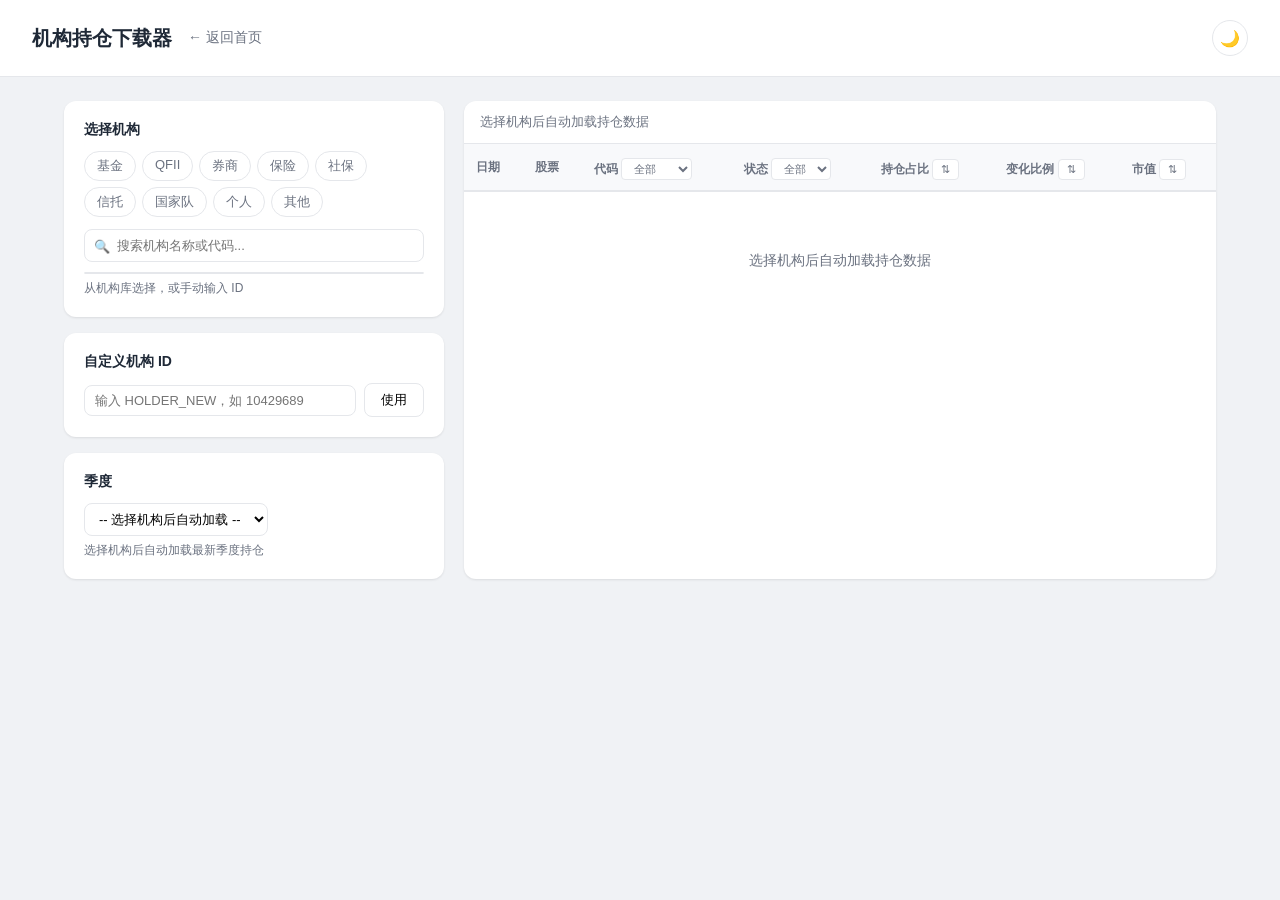
==== Institutional_Holdings.html @ 33913ae4 "暗黑主题支持 - CSS变量切换 + 持久化 + TradingView主题同步 - 新增 data-theme="dark" CSS 变量覆盖，涵盖所有 UI 元素 - 头部右上角切换按钮（🌙/☀）" ====
<!DOCTYPE html>
<html lang="zh">
<head>
<meta charset="UTF-8" />
<title>机构持仓下载器</title>
<style>
:root{
    --primary:#4f6ef7;
    --primary-light:#eef1fe;
    --bg:#f0f2f5;
    --card:#fff;
    --text:#1f2937;
    --text2:#6b7280;
    --border:#e5e7eb;
    --radius:12px;
    --shadow:0 1px 3px rgba(0,0,0,.06),0 1px 2px rgba(0,0,0,.04);
    --th-bg:#f8f9fb;
    --chart-bar-bg:#f8f9fb;
    --cache-bg:#e0f2fe;
    --cache-text:#0369a1;
    --up:#e53e3e;
    --down:#38a169;
}
[data-theme="dark"]{
    --primary:#6b8af7;
    --primary-light:rgba(107,138,247,.12);
    --bg:#111318;
    --card:#1a1d26;
    --text:#e1e4ea;
    --text2:#8b8fa3;
    --border:#2a2d38;
    --shadow:0 1px 3px rgba(0,0,0,.3),0 1px 2px rgba(0,0,0,.2);
    --th-bg:#1f222d;
    --chart-bar-bg:#1f222d;
    --cache-bg:#1e2d4a;
    --cache-text:#6bb5f7;
    --up:#f87171;
    --down:#4ade80;
}
*{box-sizing:border-box;margin:0;padding:0}
body{
    font-family:-apple-system,"Microsoft YaHei","PingFang SC",sans-serif;
    background:var(--bg);color:var(--text);min-height:100vh;
}
.header{
    background:var(--card);border-bottom:1px solid var(--border);
    padding:20px 32px;display:flex;align-items:center;gap:16px;
}
.header h1{font-size:20px;font-weight:600}
.header a{color:var(--text2);text-decoration:none;font-size:14px}
.main{max-width:1200px;margin:24px auto;padding:0 24px;display:flex;gap:20px}
/* ---- left panel ---- */
.panel{width:380px;flex-shrink:0;display:flex;flex-direction:column;gap:16px}
.card{background:var(--card);border-radius:var(--radius);box-shadow:var(--shadow);padding:20px}
.card-title{font-size:14px;font-weight:600;margin-bottom:12px}
.type-tabs{display:flex;flex-wrap:wrap;gap:6px;margin-bottom:12px}
.type-tab{
    padding:5px 12px;border-radius:20px;border:1px solid var(--border);
    background:var(--card);font-size:13px;cursor:pointer;transition:all .15s;color:var(--text2);
}
.type-tab:hover{border-color:var(--primary);color:var(--primary)}
.type-tab.active{background:var(--primary);color:#fff;border-color:var(--primary)}
.search-wrap{position:relative;margin-bottom:10px}
.search-wrap input{
    width:100%;padding:8px 12px 8px 32px;border:1px solid var(--border);
    border-radius:8px;font-size:13px;outline:none;transition:border .15s;
}
.search-wrap input:focus{border-color:var(--primary)}
.search-wrap::before{
    content:"🔍";position:absolute;left:10px;top:50%;
    transform:translateY(-50%);font-size:13px;pointer-events:none;
}
.holder-list{
    border:1px solid var(--border);border-radius:8px;
    max-height:260px;overflow-y:auto;font-size:13px;
}
.holder-list .item{
    padding:8px 12px;cursor:pointer;border-bottom:1px solid var(--border);
    display:flex;justify-content:space-between;align-items:center;transition:background .1s;
}
.holder-list .item:last-child{border-bottom:none}
.holder-list .item:hover{background:var(--primary-light)}
.holder-list .item.selected{background:var(--primary);color:#fff}
.holder-list .item .id{font-size:12px;color:var(--text2);flex-shrink:0;margin-left:8px}
.holder-list .item.selected .id{color:rgba(255,255,255,.7)}
.holder-list .name{overflow:hidden;text-overflow:ellipsis;white-space:nowrap}
.hint{font-size:12px;color:var(--text2);margin-top:6px}
.custom-row{display:flex;gap:8px;align-items:center}
.custom-row input{
    flex:1;padding:7px 10px;border:1px solid var(--border);
    border-radius:8px;font-size:13px;outline:none;
}
.custom-row input:focus{border-color:var(--primary)}
.actions{display:flex;gap:8px;flex-wrap:wrap;align-items:center}
.actions select{
    padding:7px 10px;border:1px solid var(--border);border-radius:8px;
    font-size:13px;background:var(--card);outline:none;min-width:140px;
}
button{
    padding:7px 16px;border-radius:8px;border:1px solid var(--border);
    background:var(--card);font-size:13px;cursor:pointer;transition:all .15s;
}
button:hover{border-color:var(--primary);color:var(--primary)}
button.primary{background:var(--primary);color:#fff;border-color:var(--primary)}
button.primary:hover{opacity:.9}
/* ---- chart panel ---- */
.chart-section{
    border-bottom:1px solid var(--border);
    flex-shrink:0;
    display:none;
}
.chart-section.open{display:block}
.chart-bar{
    display:flex;justify-content:space-between;align-items:center;
    padding:8px 16px;background:var(--chart-bar-bg);font-size:13px;color:var(--text2);
}
.chart-bar .stock-name{font-weight:600;color:var(--text);font-size:14px}
.chart-bar button{padding:3px 10px;font-size:12px}
.chart-container{height:400px}
/* ---- right panel ---- */
.content{flex:1;min-width:0;display:flex;flex-direction:column}
.result-header{
    display:flex;justify-content:space-between;align-items:center;
    padding:12px 16px;border-bottom:1px solid var(--border);flex-shrink:0;
}
.result-header .info{font-size:13px;color:var(--text2)}
.result-header .info .cache-tag{
    font-size:11px;background:var(--cache-bg);color:var(--cache-text);
    padding:1px 6px;border-radius:4px;margin-left:6px;
}
.btn-sm{padding:5px 12px;font-size:12px}
.table-wrap{overflow-x:auto;flex:1}
table{width:100%;border-collapse:collapse;font-size:13px}
th{
    background:var(--th-bg);padding:10px 12px;text-align:left;
    font-weight:600;font-size:12px;color:var(--text2);
    border-bottom:2px solid var(--border);position:sticky;top:0;z-index:1;
    white-space:nowrap;
}
td{padding:10px 12px;border-bottom:1px solid var(--border);white-space:nowrap}
tr:hover td{background:var(--primary-light)}
.empty{text-align:center;padding:60px 20px;color:var(--text2);font-size:14px}

/* ---- column filters in thead ---- */
th .col-filter{
    display:inline-flex;align-items:center;gap:4px;margin-top:4px;
}
th .col-filter select,
th .col-filter button{
    padding:3px 8px;font-size:11px;border-radius:4px;
    border:1px solid var(--border);background:var(--card);cursor:pointer;
    color:var(--text2);
}
th .col-filter select{outline:none;max-width:80px}
th .col-filter select:focus{border-color:var(--primary)}
th .col-filter button:hover{border-color:var(--primary);color:var(--primary)}
th .col-filter button.active{
    background:var(--primary);color:#fff;border-color:var(--primary);
}
th .col-filter .arrow{font-size:10px;margin-left:2px}

@media(max-width:860px){
    .main{flex-direction:column}
    .panel{width:100%}
}
</style>
</head>

<body>

<div class="header">
    <h1>机构持仓下载器</h1>
    <a href="index.html">← 返回首页</a>
    <div style="flex:1"></div>
    <button onclick="toggleTheme()" id="themeBtn" style="font-size:16px;padding:6px 10px;border-radius:50%;width:36px;height:36px;display:flex;align-items:center;justify-content:center" title="切换主题"></button>
</div>

<div class="main">

<!-- left panel -->
<div class="panel">

<div class="card">
    <div class="card-title">选择机构</div>
    <div class="type-tabs" id="typeTabs"></div>
    <div class="search-wrap">
        <input type="text" id="searchInput" placeholder="搜索机构名称或代码..." />
    </div>
    <div class="holder-list" id="holderList"></div>
    <div class="hint" id="holderHint">从机构库选择，或手动输入 ID</div>
</div>

<div class="card">
    <div class="card-title">自定义机构 ID</div>
    <div class="custom-row">
        <input type="text" id="customId" placeholder="输入 HOLDER_NEW，如 10429689" onkeydown="if(event.key==='Enter')useCustom()" />
        <button onclick="useCustom()">使用</button>
    </div>
</div>

<div class="card">
    <div class="card-title">季度</div>
    <div class="actions">
        <select id="dateSelect"><option value="">-- 选择机构后自动加载 --</option></select>
    </div>
    <div class="hint">选择机构后自动加载最新季度持仓</div>
</div>

</div>

<!-- right panel -->
<div class="content card" style="padding:0;overflow:hidden">
    <div class="chart-section" id="chartSection">
        <div class="chart-bar">
            <span class="stock-name" id="chartStockName"></span>
            <div style="display:flex;gap:8px;align-items:center">
                <a id="f10Link" href="#" target="_blank" style="font-size:12px;color:var(--primary);text-decoration:none;padding:3px 10px;border:1px solid var(--primary);border-radius:4px">F10</a>
                <button onclick="closeChart()">关闭图表</button>
            </div>
        </div>
        <div class="chart-container" id="tvChartContainer"></div>
    </div>
    <div class="result-header">
        <span class="info" id="resultInfo">选择机构后自动加载持仓数据</span>
        <button class="btn-sm" onclick="exportCSV()" id="btnExport" style="display:none">导出 CSV</button>
    </div>
    <div class="table-wrap">
        <table id="table">
            <thead>
            <tr>
                <th>日期</th>
                <th>股票</th>
                <th>
                    代码
                    <div class="col-filter">
                        <select id="filterBoard" onchange="applyFilters()">
                            <option value="">全部</option>
                            <option value="main">主板</option>
                            <option value="cyb">创业板</option>
                            <option value="kcb">科创板</option>
                            <option value="bse">北交所</option>
                            <option value="b">B股</option>
                        </select>
                    </div>
                </th>
                <th>
                    状态
                    <div class="col-filter">
                        <select id="filterState" onchange="applyFilters()">
                            <option value="">全部</option>
                            <option value="新进">新进</option>
                            <option value="不变">不变</option>
                            <option value="加仓">加仓</option>
                            <option value="减仓">减仓</option>
                            <option value="平仓">平仓</option>
                        </select>
                    </div>
                </th>
                <th>
                    持仓占比
                    <div class="col-filter">
                        <button onclick="toggleSort('ratio')" id="sortBtn_ratio" title="排序">⇅</button>
                    </div>
                </th>
                <th>
                    变化比例
                    <div class="col-filter">
                        <button onclick="toggleSort('change')" id="sortBtn_change" title="排序">⇅</button>
                    </div>
                </th>
                <th>
                    市值
                    <div class="col-filter">
                        <button onclick="toggleSort('cap')" id="sortBtn_cap" title="排序">⇅</button>
                    </div>
                </th>
            </tr>
            </thead>
            <tbody></tbody>
        </table>
        <div class="empty" id="empty">选择机构后自动加载持仓数据</div>
    </div>
</div>

</div>

<script type="text/javascript" src="https://s3.tradingview.com/tv.js"></script>
<script>

// ---- Theme ----
function getTheme() {
    return localStorage.getItem("stk_theme") || "light";
}

function applyTheme(theme) {
    document.documentElement.setAttribute("data-theme", theme);
    localStorage.setItem("stk_theme", theme);
    document.getElementById("themeBtn").textContent = theme === "dark" ? "☀" : "🌙";
}

applyTheme(getTheme());

function toggleTheme() {
    const next = getTheme() === "dark" ? "light" : "dark";
    applyTheme(next);
    // reopen chart if open, to sync TradingView theme
    const section = document.getElementById("chartSection");
    if (section.classList.contains("open") && currentChartSecucode) {
        openChart(currentChartSecucode, currentChartName);
    }
}



const searchInput = document.getElementById("searchInput");
const holderList = document.getElementById("holderList");
const dateSelect = document.getElementById("dateSelect");
const resultInfo = document.getElementById("resultInfo");
const btnExport = document.getElementById("btnExport");
const emptyEl = document.getElementById("empty");
const filterBoard = document.getElementById("filterBoard");
const filterState = document.getElementById("filterState");

let currentData = [];
let allHolders = [];
let selectedId = "";
let holderCache = {};
let sortState = { col: null, dir: 0 }; // dir: 0=none, 1=desc, 2=asc

const TYPES = ["基金","QFII","券商","保险","社保","信托","国家队","个人","其他"];
const HOLDER_BASE = "https://raw.githubusercontent.com/ryanlq/stockdata/main/holders";
const API = "https://datacenter.eastmoney.com/securities/api/data/v1/get";

// ---- Board detection ----
function getBoard(code) {
    if (!code) return "";
    const c = String(code);
    if (c.startsWith("688")) return "kcb";           // 科创板
    if (c.startsWith("300") || c.startsWith("301")) return "cyb"; // 创业板
    if (c.startsWith("8") || c.startsWith("43")) return "bse";
    if (c.startsWith("900") || c.startsWith("200")) return "b";
    return "main";
}

// ---- Sort ----
const SORT_FIELDS = {
    ratio:  "FREE_HOLDNUM_RATIO",
    change: "CHANGE_RATIO",
    cap:    "HOLDER_MARKET_CAP",
};

function toggleSort(col) {
    const btn = document.getElementById("sortBtn_" + col);
    if (sortState.col === col) {
        sortState.dir = (sortState.dir + 1) % 3;
        if (sortState.dir === 0) sortState.col = null;
    } else {
        sortState.col = col;
        sortState.dir = 1;
    }
    // update all sort buttons
    for (const k of Object.keys(SORT_FIELDS)) {
        const b = document.getElementById("sortBtn_" + k);
        if (k === sortState.col) {
            b.textContent = sortState.dir === 1 ? "↓" : "↑";
            b.classList.add("active");
        } else {
            b.textContent = "⇅";
            b.classList.remove("active");
        }
    }
    applyFilters();
}

// ---- Filter + Sort pipeline ----
function applyFilters() {
    if (!currentData.length) return;

    const board = filterBoard.value;
    const state = filterState.value;

    let rows = currentData;

    if (board) rows = rows.filter(r => getBoard(r.SECURITY_CODE) === board);
    if (state) rows = rows.filter(r => (r.HOLDER_STATE_NEW || "") === state);

    if (sortState.col) {
        const field = SORT_FIELDS[sortState.col];
        const dir = sortState.dir === 1 ? -1 : 1; // 1=desc so -1 for desc sort
        rows = [...rows].sort((a, b) => ((a[field] || 0) - (b[field] || 0)) * dir);
    }

    renderTable(rows);
    resultInfo.innerHTML = (() => {
        let base = `${rows.length} / ${currentData.length} 条`;
        if (rows.length < currentData.length) base += ` <span style="color:var(--primary)">已筛选</span>`;
        const cached = cacheGet(`data_${selectedId}_${dateSelect.value.substring(0, 10)}`);
        if (cached) base += `<span class="cache-tag">缓存</span>`;
        return base;
    })();
}

// ---- Cache (localStorage) ----
const CACHE_PREFIX = "stk_";
const CACHE_TTL = 90 * 24 * 3600 * 1000;

function cacheGet(key) {
    try {
        const raw = localStorage.getItem(CACHE_PREFIX + key);
        if (!raw) return null;
        const { ts, data } = JSON.parse(raw);
        if (Date.now() - ts > CACHE_TTL) { localStorage.removeItem(CACHE_PREFIX + key); return null; }
        return data;
    } catch { return null; }
}

function cacheSet(key, data) {
    try { localStorage.setItem(CACHE_PREFIX + key, JSON.stringify({ ts: Date.now(), data })); }
    catch { /* quota exceeded */ }
}

// ---- Type tabs ----
const typeTabs = document.getElementById("typeTabs");
TYPES.forEach(t => {
    const btn = document.createElement("div");
    btn.className = "type-tab";
    btn.textContent = t;
    btn.addEventListener("click", () => selectType(t, btn));
    typeTabs.appendChild(btn);
});

async function selectType(type, btn) {
    document.querySelectorAll(".type-tab").forEach(b => b.classList.remove("active"));
    btn.classList.add("active");
    if (holderCache[type]) { allHolders = holderCache[type]; renderList(); return; }
    const cached = cacheGet("holder_" + type);
    if (cached) { holderCache[type] = cached; allHolders = cached; renderList(); return; }
    try {
        resultInfo.textContent = `加载${type}列表...`;
        const resp = await fetch(`${HOLDER_BASE}/${encodeURIComponent(type)}.json`);
        const data = await resp.json();
        holderCache[type] = data; cacheSet("holder_" + type, data);
        allHolders = data; renderList();
        resultInfo.textContent = "选择机构后自动加载持仓数据";
    } catch (e) { resultInfo.textContent = "加载失败: " + e.message; }
}

function renderList() {
    const kw = searchInput.value.trim().toLowerCase();
    const list = kw
        ? allHolders.filter(h => h.HOLDER.toLowerCase().includes(kw) || h.HOLDER_NEW.includes(kw))
        : allHolders;
    holderList.innerHTML = "";
    for (const h of list) {
        const div = document.createElement("div");
        div.className = "item" + (h.HOLDER_NEW === selectedId ? " selected" : "");
        div.innerHTML = `<span class="name">${h.HOLDER}</span><span class="id">${h.HOLDER_NEW}</span>`;
        div.addEventListener("click", () => selectHolder(h));
        holderList.appendChild(div);
    }
    document.getElementById("holderHint").textContent =
        kw ? `${list.length} / ${allHolders.length}` : `共 ${allHolders.length} 个机构`;
}

function selectHolder(h) {
    selectedId = h.HOLDER_NEW;
    document.querySelectorAll(".holder-list .item").forEach(el => {
        el.classList.toggle("selected", el.querySelector(".id").textContent === selectedId);
    });
    document.getElementById("customId").value = selectedId;
    resetFilters();
    loadDates().then(() => { if (dateSelect.value) fetchData(); });
}

searchInput.addEventListener("input", renderList);

function useCustom() {
    const id = document.getElementById("customId").value.trim();
    if (!id) return;
    selectedId = id;
    document.querySelectorAll(".type-tab").forEach(b => b.classList.remove("active"));
    document.querySelectorAll(".holder-list .item").forEach(el => el.classList.remove("selected"));
    resetFilters();
    loadDates().then(() => { if (dateSelect.value) fetchData(); });
}

function resetFilters() {
    filterBoard.value = "";
    filterState.value = "";
    sortState = { col: null, dir: 0 };
    for (const k of Object.keys(SORT_FIELDS)) {
        const b = document.getElementById("sortBtn_" + k);
        b.textContent = "⇅";
        b.classList.remove("active");
    }
}

// ---- API calls with cache ----

async function loadDates() {
    if (!selectedId) return;
    const cacheKey = `dates_${selectedId}`;
    const cached = cacheGet(cacheKey);
    if (cached) { fillDates(cached); resultInfo.innerHTML = `${cached.length} 个季度<span class="cache-tag">缓存</span>`; return cached; }
    resultInfo.textContent = "加载季度列表...";
    const url = `${API}?reportName=RPT_F10_EH_FREEHOLDERS&columns=END_DATE&distinct=END_DATE`
        + `&filter=(HOLDER_NEW="${selectedId}")`
        + `&sortTypes=-1&sortColumns=END_DATE&pageNumber=1&pageSize=100`
        + `&source=Datacenter&client=PC&v=${Math.random()}`;
    const resp = await fetch(url);
    const json = await resp.json();
    const rows = (json.result?.data || []).map(r => r.END_DATE);
    if (!rows.length) { resultInfo.textContent = "未找到该机构的持仓季度数据"; return []; }
    cacheSet(cacheKey, rows); fillDates(rows);
    resultInfo.textContent = `${rows.length} 个季度`;
    return rows;
}

function fillDates(dates) {
    dateSelect.innerHTML = "";
    for (const d of dates) {
        const opt = document.createElement("option");
        opt.value = d;
        opt.textContent = d.substring(0, 10);
        dateSelect.appendChild(opt);
    }
}

dateSelect.addEventListener("change", () => {
    if (selectedId && dateSelect.value) fetchData();
});

async function fetchData() {
    if (!selectedId || !dateSelect.value) return;
    const endDate = dateSelect.value;
    const cacheKey = `data_${selectedId}_${endDate.substring(0, 10)}`;
    const cached = cacheGet(cacheKey);
    if (cached) {
        currentData = cached;
        applyFilters();
        btnExport.style.display = "";
        emptyEl.style.display = "none";
        return;
    }
    let page = 1, all = [];
    while (true) {
        resultInfo.textContent = `抓取第 ${page} 页...`;
        const url = `${API}?reportName=RPT_F10_EH_FREEHOLDERS`
            + `&columns=HOLDER_NEW,SECUCODE,SECURITY_CODE,SECURITY_NAME_ABBR,END_DATE,HOLDER_NAME,FREE_HOLDNUM_RATIO,HOLDER_MARKET_CAP,HOLDER_RANK,HOLDER_STATE_NEW,CHANGE_RATIO`
            + `&filter=(HOLDER_NEW="${selectedId}")(END_DATE='${endDate}')`
            + `&pageNumber=${page}&pageSize=500&sortTypes=-1&sortColumns=FREE_HOLDNUM_RATIO`
            + `&source=Datacenter&client=PC&v=${Math.random()}`;
        const resp = await fetch(url);
        const json = await resp.json();
        const rows = json.result?.data || [];
        if (!rows.length) break;
        all.push(...rows);
        if (rows.length < 500) break;
        page++;
    }
    currentData = all;
    cacheSet(cacheKey, all);
    applyFilters();
    btnExport.style.display = all.length ? "" : "none";
    emptyEl.style.display = all.length ? "none" : "block";
    resultInfo.textContent = `完成，共 ${all.length} 条`;
}

function renderTable(rows) {
    const tbody = document.querySelector("#table tbody");
    tbody.innerHTML = "";
    for (const row of rows) {
        const tr = document.createElement("tr");
        const pct = row.FREE_HOLDNUM_RATIO;
        const chg = row.CHANGE_RATIO;
        tr.innerHTML = `
        <td>${(row.END_DATE||"").substring(0,10)}</td>
        <td>${row.SECURITY_NAME_ABBR||""}</td>
        <td><a href="javascript:void(0)" onclick="openChart('${row.SECUCODE||""}','${row.SECURITY_NAME_ABBR||""}')" style="color:var(--primary);text-decoration:none">${row.SECURITY_CODE||""}</a></td>
        <td>${row.HOLDER_STATE_NEW||""}</td>
        <td>${pct != null ? pct.toFixed(2) + "%" : ""}</td>
        <td style="color:${chg > 0 ? "var(--up)" : chg < 0 ? "var(--down)" : ""}">${chg != null ? (chg > 0 ? "+" : "") + chg.toFixed(2) : ""}</td>
        <td>${row.HOLDER_MARKET_CAP != null ? (row.HOLDER_MARKET_CAP / 1e8).toFixed(2) + "亿" : ""}</td>`;
        tbody.appendChild(tr);
    }
}

// ---- TradingView Chart ----
let tvWidget = null;
let currentChartSecucode = "";
let currentChartName = "";

function secucodeToSymbol(secucode) {
    if (!secucode || !secucode.includes(".")) return "";
    const [code, market] = secucode.split(".");
    const exchange = market === "SH" ? "SSE" : "SZSE";
    return `${exchange}:${code}`;
}

function codeToF10Url(secucode) {
    if (!secucode || !secucode.includes(".")) return "#";
    const [code, market] = secucode.split(".");
    let m;
    if (market === "SH" || code.startsWith("688")) m = "sh";
    else if (code.startsWith("8") || code.startsWith("4") || code.startsWith("92")) m = "bj";
    else m = "sz";
    return `https://f10.9fzt.com/index.html#/f10?code=${code}&market=${m}&softNameAbbr=jfztGW&topnav=zxdt`;
}

function openChart(secucode, name) {
    const symbol = secucodeToSymbol(secucode);
    if (!symbol) return;

    currentChartSecucode = secucode;
    currentChartName = name;

    document.getElementById("chartStockName").textContent = `${name} (${symbol.split(":")[1]})`;
    document.getElementById("f10Link").href = codeToF10Url(secucode);
    const section = document.getElementById("chartSection");
    section.classList.add("open");

    const container = document.getElementById("tvChartContainer");
    container.innerHTML = "";

    const theme = getTheme();

    tvWidget = new TradingView.widget({
        autosize: true,
        symbol: symbol,
        interval: "D",
        timezone: "Asia/Shanghai",
        theme: theme,
        style: "1",
        locale: "zh_CN",
        enable_publishing: false,
        allow_symbol_change: true,
        container_id: "tvChartContainer",
        hide_side_toolbar: false,
        studies: ["MASimple@tv-basicstudies"],
    });
}

function closeChart() {
    document.getElementById("chartSection").classList.remove("open");
    document.getElementById("tvChartContainer").innerHTML = "";
    tvWidget = null;
}

function exportCSV() {
    if (!currentData.length) return;
    const headers = Object.keys(currentData[0]);
    const csv = [headers.join(","),
        ...currentData.map(row => headers.map(h => `"${row[h] ?? ""}"`).join(","))
    ].join("\n");
    const blob = new Blob(["﻿" + csv], { type: "text/csv;charset=utf-8;" });
    const a = document.createElement("a");
    a.href = URL.createObjectURL(blob);
    a.download = "holder_positions.csv";
    a.click();
}

</script>

</body>
</html>
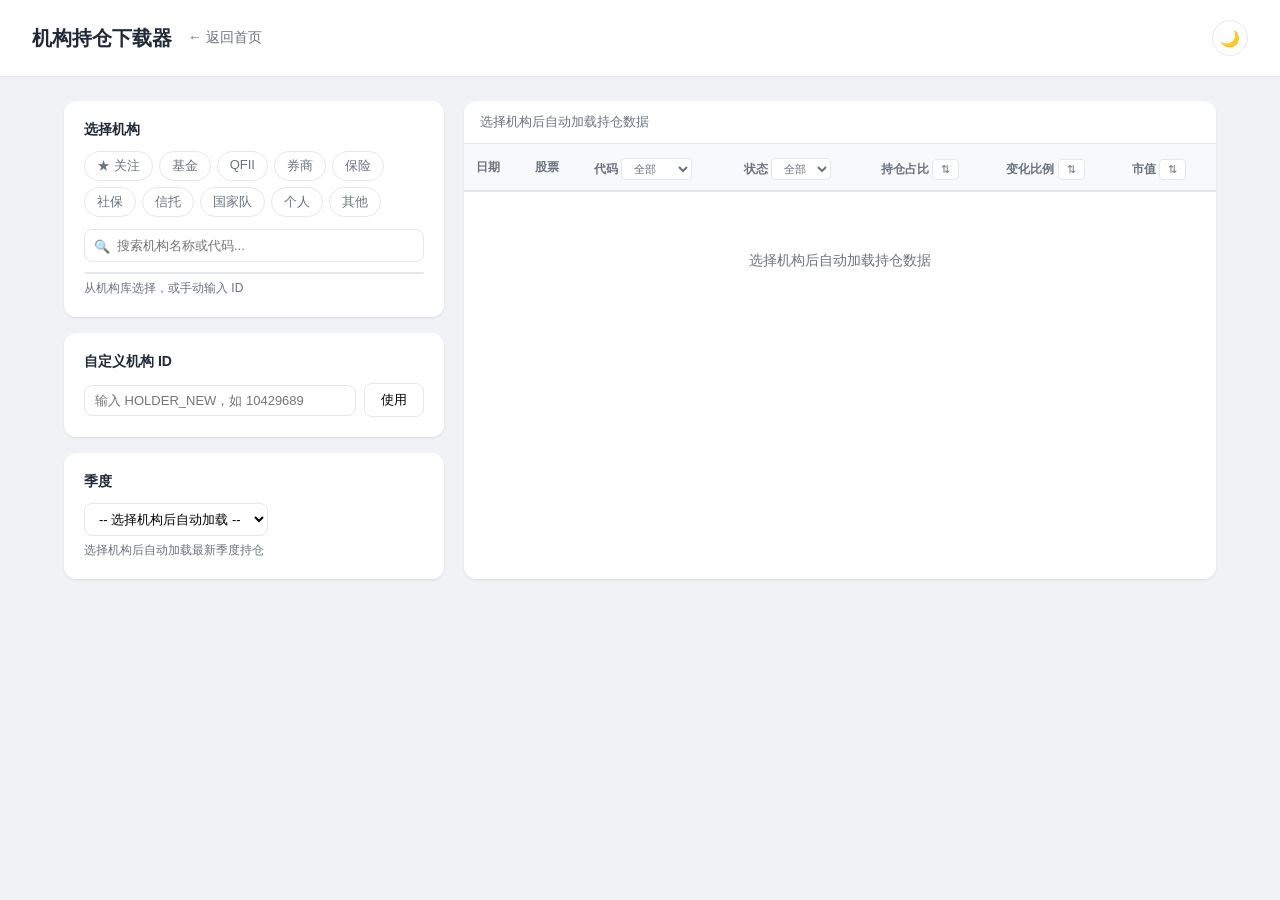
==== commit fc55e170: "添加机构特别关注列表功能 - 类型标签页首位新增「★ 关注」标签，点击显示已收藏的机构 - 每个机构列表项左侧新增星标按钮（☆/★），点击收藏/取消 - 关注列表中每项显示类型标签（基金/QFII等）" ====
--- a/Institutional_Holdings.html
+++ b/Institutional_Holdings.html
@@ -20,6 +20,7 @@
     --cache-text:#0369a1;
     --up:#e53e3e;
     --down:#38a169;
+    --input-bg:#fff;
 }
 [data-theme="dark"]{
     --primary:#6b8af7;
@@ -36,6 +37,17 @@
     --cache-text:#6bb5f7;
     --up:#f87171;
     --down:#4ade80;
+    --input-bg:#14161e;
+}
+[data-theme="dark"] button,
+[data-theme="dark"] select,
+[data-theme="dark"] input{
+    color:var(--text);
+    background:var(--card);
+}
+[data-theme="dark"] select option{
+    background:var(--card);
+    color:var(--text);
 }
 *{box-sizing:border-box;margin:0;padding:0}
 body{
@@ -64,6 +76,7 @@
 .search-wrap input{
     width:100%;padding:8px 12px 8px 32px;border:1px solid var(--border);
     border-radius:8px;font-size:13px;outline:none;transition:border .15s;
+    background:var(--input-bg);
 }
 .search-wrap input:focus{border-color:var(--primary)}
 .search-wrap::before{
@@ -83,18 +96,33 @@
 .holder-list .item.selected{background:var(--primary);color:#fff}
 .holder-list .item .id{font-size:12px;color:var(--text2);flex-shrink:0;margin-left:8px}
 .holder-list .item.selected .id{color:rgba(255,255,255,.7)}
-.holder-list .name{overflow:hidden;text-overflow:ellipsis;white-space:nowrap}
+.holder-list .name{overflow:hidden;text-overflow:ellipsis;white-space:nowrap;flex:1;min-width:0}
+.holder-list .item .star{
+    font-size:14px;cursor:pointer;flex-shrink:0;margin-right:6px;
+    opacity:.3;transition:opacity .15s;user-select:none;
+}
+.holder-list .item .star:hover{opacity:.7}
+.holder-list .item .star.on{opacity:1}
+.holder-list .item.selected .star{color:#fff}
+.type-badge{
+    font-size:10px;padding:1px 5px;border-radius:3px;
+    background:var(--primary-light);color:var(--primary);
+    flex-shrink:0;margin-left:6px;white-space:nowrap;
+}
+.holder-list .item.selected .type-badge{
+    background:rgba(255,255,255,.2);color:rgba(255,255,255,.85);
+}
 .hint{font-size:12px;color:var(--text2);margin-top:6px}
 .custom-row{display:flex;gap:8px;align-items:center}
 .custom-row input{
     flex:1;padding:7px 10px;border:1px solid var(--border);
-    border-radius:8px;font-size:13px;outline:none;
+    border-radius:8px;font-size:13px;outline:none;background:var(--input-bg);
 }
 .custom-row input:focus{border-color:var(--primary)}
 .actions{display:flex;gap:8px;flex-wrap:wrap;align-items:center}
 .actions select{
     padding:7px 10px;border:1px solid var(--border);border-radius:8px;
-    font-size:13px;background:var(--card);outline:none;min-width:140px;
+    font-size:13px;background:var(--input-bg);outline:none;min-width:140px;
 }
 button{
     padding:7px 16px;border-radius:8px;border:1px solid var(--border);
@@ -148,10 +176,10 @@
 th .col-filter select,
 th .col-filter button{
     padding:3px 8px;font-size:11px;border-radius:4px;
-    border:1px solid var(--border);background:var(--card);cursor:pointer;
+    border:1px solid var(--border);background:var(--input-bg);cursor:pointer;
     color:var(--text2);
 }
-th .col-filter select{outline:none;max-width:80px}
+th .col-filter select{outline:none;max-width:80px;background:var(--input-bg)}
 th .col-filter select:focus{border-color:var(--primary)}
 th .col-filter button:hover{border-color:var(--primary);color:var(--primary)}
 th .col-filter button.active{
@@ -182,7 +210,9 @@
 
 <div class="card">
     <div class="card-title">选择机构</div>
-    <div class="type-tabs" id="typeTabs"></div>
+    <div class="type-tabs" id="typeTabs">
+        <div class="type-tab" data-type="fav" onclick="showFavorites(this)">★ 关注</div>
+    </div>
     <div class="search-wrap">
         <input type="text" id="searchInput" placeholder="搜索机构名称或代码..." />
     </div>
@@ -419,6 +449,42 @@
     catch { /* quota exceeded */ }
 }
 
+// ---- Watchlist ----
+const FAV_KEY = "stk_favorites";
+
+function getFavorites() {
+    try { return JSON.parse(localStorage.getItem(FAV_KEY)) || []; }
+    catch { return []; }
+}
+
+function saveFavorites(list) {
+    localStorage.setItem(FAV_KEY, JSON.stringify(list));
+}
+
+function isFavorite(id) {
+    return getFavorites().some(f => f.id === id);
+}
+
+function toggleFavorite(h, event) {
+    event.stopPropagation();
+    let favs = getFavorites();
+    const idx = favs.findIndex(f => f.id === h.HOLDER_NEW);
+    if (idx >= 0) {
+        favs.splice(idx, 1);
+    } else {
+        favs.push({ id: h.HOLDER_NEW, name: h.HOLDER, type: h.HOLDER_TYPE || "" });
+    }
+    saveFavorites(favs);
+    renderList();
+}
+
+function showFavorites(btn) {
+    document.querySelectorAll(".type-tab").forEach(b => b.classList.remove("active"));
+    btn.classList.add("active");
+    allHolders = getFavorites().map(f => ({ HOLDER: f.name, HOLDER_NEW: f.id, HOLDER_TYPE: f.type || "" }));
+    renderList();
+}
+
 // ---- Type tabs ----
 const typeTabs = document.getElementById("typeTabs");
 TYPES.forEach(t => {
@@ -450,12 +516,21 @@
     const list = kw
         ? allHolders.filter(h => h.HOLDER.toLowerCase().includes(kw) || h.HOLDER_NEW.includes(kw))
         : allHolders;
+    const favs = getFavorites();
     holderList.innerHTML = "";
     for (const h of list) {
+        const starred = favs.some(f => f.id === h.HOLDER_NEW);
+        const typeTag = h.HOLDER_TYPE ? `<span class="type-badge">${h.HOLDER_TYPE}</span>` : "";
         const div = document.createElement("div");
         div.className = "item" + (h.HOLDER_NEW === selectedId ? " selected" : "");
-        div.innerHTML = `<span class="name">${h.HOLDER}</span><span class="id">${h.HOLDER_NEW}</span>`;
-        div.addEventListener("click", () => selectHolder(h));
+        div.innerHTML = `<span class="star${starred ? " on" : ""}" data-id="${h.HOLDER_NEW}">${starred ? "★" : "☆"}</span>`
+            + `<span class="name" data-id="${h.HOLDER_NEW}">${h.HOLDER}</span>`
+            + `${typeTag}<span class="id">${h.HOLDER_NEW}</span>`;
+        div.querySelector(".star").addEventListener("click", (e) => toggleFavorite(h, e));
+        div.addEventListener("click", (e) => {
+            if (e.target.classList.contains("star")) return;
+            selectHolder(h);
+        });
         holderList.appendChild(div);
     }
     document.getElementById("holderHint").textContent =
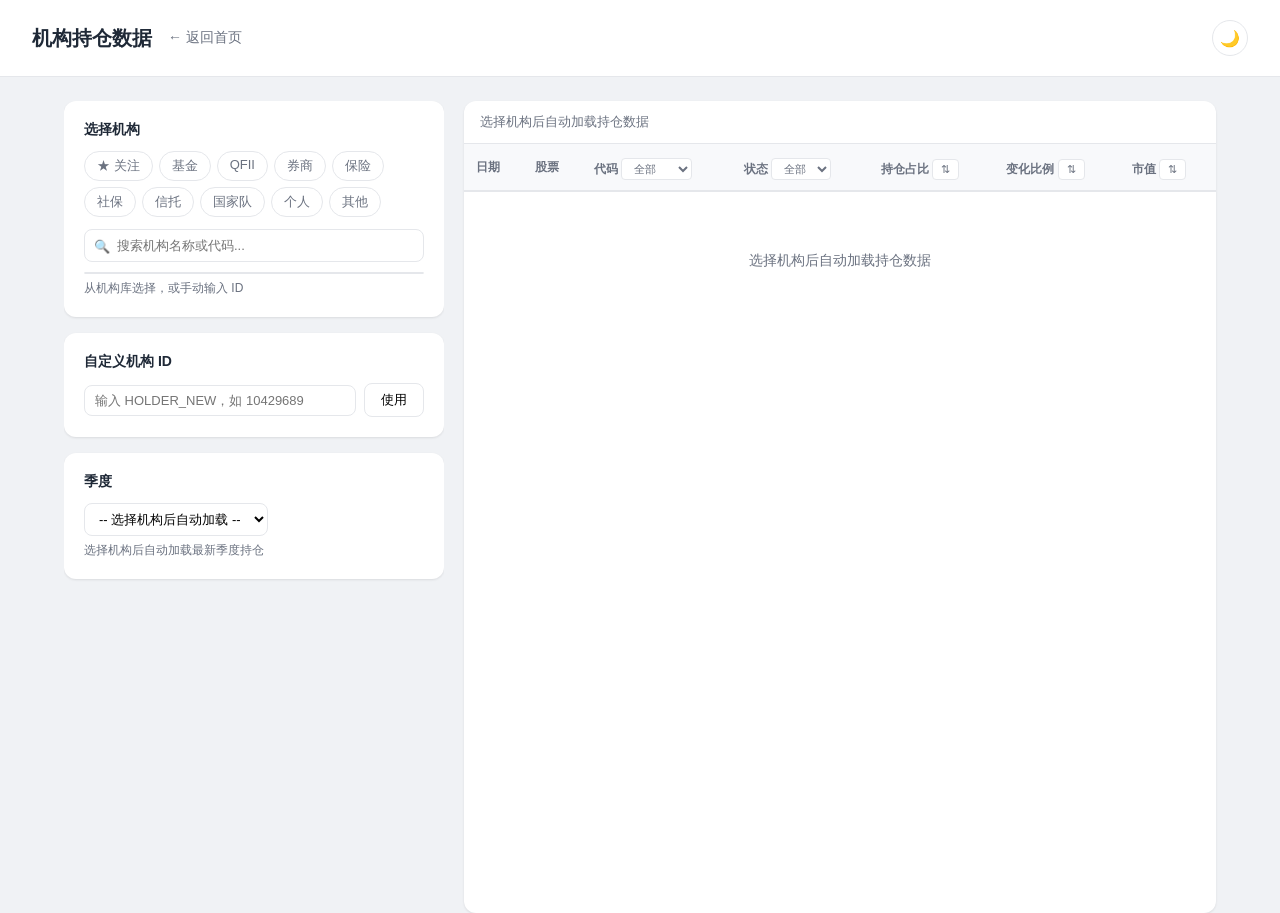
==== commit ea64cd92: "右侧表格区域独立滚动，页面整体固定不动 - main 区域填满视口高度，禁止页面级滚动 - 左侧面板独立纵向滚动（内容超出时可滚动） - 右侧数据表格区域独立横向+纵向滚动  Co-Authored-" ====
--- a/Institutional_Holdings.html
+++ b/Institutional_Holdings.html
@@ -1,740 +1,1184 @@
-<!DOCTYPE html>
+<!doctype html>
 <html lang="zh">
-<head>
-<meta charset="UTF-8" />
-<title>机构持仓下载器</title>
-<style>
-:root{
-    --primary:#4f6ef7;
-    --primary-light:#eef1fe;
-    --bg:#f0f2f5;
-    --card:#fff;
-    --text:#1f2937;
-    --text2:#6b7280;
-    --border:#e5e7eb;
-    --radius:12px;
-    --shadow:0 1px 3px rgba(0,0,0,.06),0 1px 2px rgba(0,0,0,.04);
-    --th-bg:#f8f9fb;
-    --chart-bar-bg:#f8f9fb;
-    --cache-bg:#e0f2fe;
-    --cache-text:#0369a1;
-    --up:#e53e3e;
-    --down:#38a169;
-    --input-bg:#fff;
-}
-[data-theme="dark"]{
-    --primary:#6b8af7;
-    --primary-light:rgba(107,138,247,.12);
-    --bg:#111318;
-    --card:#1a1d26;
-    --text:#e1e4ea;
-    --text2:#8b8fa3;
-    --border:#2a2d38;
-    --shadow:0 1px 3px rgba(0,0,0,.3),0 1px 2px rgba(0,0,0,.2);
-    --th-bg:#1f222d;
-    --chart-bar-bg:#1f222d;
-    --cache-bg:#1e2d4a;
-    --cache-text:#6bb5f7;
-    --up:#f87171;
-    --down:#4ade80;
-    --input-bg:#14161e;
-}
-[data-theme="dark"] button,
-[data-theme="dark"] select,
-[data-theme="dark"] input{
-    color:var(--text);
-    background:var(--card);
-}
-[data-theme="dark"] select option{
-    background:var(--card);
-    color:var(--text);
-}
-*{box-sizing:border-box;margin:0;padding:0}
-body{
-    font-family:-apple-system,"Microsoft YaHei","PingFang SC",sans-serif;
-    background:var(--bg);color:var(--text);min-height:100vh;
-}
-.header{
-    background:var(--card);border-bottom:1px solid var(--border);
-    padding:20px 32px;display:flex;align-items:center;gap:16px;
-}
-.header h1{font-size:20px;font-weight:600}
-.header a{color:var(--text2);text-decoration:none;font-size:14px}
-.main{max-width:1200px;margin:24px auto;padding:0 24px;display:flex;gap:20px}
-/* ---- left panel ---- */
-.panel{width:380px;flex-shrink:0;display:flex;flex-direction:column;gap:16px}
-.card{background:var(--card);border-radius:var(--radius);box-shadow:var(--shadow);padding:20px}
-.card-title{font-size:14px;font-weight:600;margin-bottom:12px}
-.type-tabs{display:flex;flex-wrap:wrap;gap:6px;margin-bottom:12px}
-.type-tab{
-    padding:5px 12px;border-radius:20px;border:1px solid var(--border);
-    background:var(--card);font-size:13px;cursor:pointer;transition:all .15s;color:var(--text2);
-}
-.type-tab:hover{border-color:var(--primary);color:var(--primary)}
-.type-tab.active{background:var(--primary);color:#fff;border-color:var(--primary)}
-.search-wrap{position:relative;margin-bottom:10px}
-.search-wrap input{
-    width:100%;padding:8px 12px 8px 32px;border:1px solid var(--border);
-    border-radius:8px;font-size:13px;outline:none;transition:border .15s;
-    background:var(--input-bg);
-}
-.search-wrap input:focus{border-color:var(--primary)}
-.search-wrap::before{
-    content:"🔍";position:absolute;left:10px;top:50%;
-    transform:translateY(-50%);font-size:13px;pointer-events:none;
-}
-.holder-list{
-    border:1px solid var(--border);border-radius:8px;
-    max-height:260px;overflow-y:auto;font-size:13px;
-}
-.holder-list .item{
-    padding:8px 12px;cursor:pointer;border-bottom:1px solid var(--border);
-    display:flex;justify-content:space-between;align-items:center;transition:background .1s;
-}
-.holder-list .item:last-child{border-bottom:none}
-.holder-list .item:hover{background:var(--primary-light)}
-.holder-list .item.selected{background:var(--primary);color:#fff}
-.holder-list .item .id{font-size:12px;color:var(--text2);flex-shrink:0;margin-left:8px}
-.holder-list .item.selected .id{color:rgba(255,255,255,.7)}
-.holder-list .name{overflow:hidden;text-overflow:ellipsis;white-space:nowrap;flex:1;min-width:0}
-.holder-list .item .star{
-    font-size:14px;cursor:pointer;flex-shrink:0;margin-right:6px;
-    opacity:.3;transition:opacity .15s;user-select:none;
-}
-.holder-list .item .star:hover{opacity:.7}
-.holder-list .item .star.on{opacity:1}
-.holder-list .item.selected .star{color:#fff}
-.type-badge{
-    font-size:10px;padding:1px 5px;border-radius:3px;
-    background:var(--primary-light);color:var(--primary);
-    flex-shrink:0;margin-left:6px;white-space:nowrap;
-}
-.holder-list .item.selected .type-badge{
-    background:rgba(255,255,255,.2);color:rgba(255,255,255,.85);
-}
-.hint{font-size:12px;color:var(--text2);margin-top:6px}
-.custom-row{display:flex;gap:8px;align-items:center}
-.custom-row input{
-    flex:1;padding:7px 10px;border:1px solid var(--border);
-    border-radius:8px;font-size:13px;outline:none;background:var(--input-bg);
-}
-.custom-row input:focus{border-color:var(--primary)}
-.actions{display:flex;gap:8px;flex-wrap:wrap;align-items:center}
-.actions select{
-    padding:7px 10px;border:1px solid var(--border);border-radius:8px;
-    font-size:13px;background:var(--input-bg);outline:none;min-width:140px;
-}
-button{
-    padding:7px 16px;border-radius:8px;border:1px solid var(--border);
-    background:var(--card);font-size:13px;cursor:pointer;transition:all .15s;
-}
-button:hover{border-color:var(--primary);color:var(--primary)}
-button.primary{background:var(--primary);color:#fff;border-color:var(--primary)}
-button.primary:hover{opacity:.9}
-/* ---- chart panel ---- */
-.chart-section{
-    border-bottom:1px solid var(--border);
-    flex-shrink:0;
-    display:none;
-}
-.chart-section.open{display:block}
-.chart-bar{
-    display:flex;justify-content:space-between;align-items:center;
-    padding:8px 16px;background:var(--chart-bar-bg);font-size:13px;color:var(--text2);
-}
-.chart-bar .stock-name{font-weight:600;color:var(--text);font-size:14px}
-.chart-bar button{padding:3px 10px;font-size:12px}
-.chart-container{height:400px}
-/* ---- right panel ---- */
-.content{flex:1;min-width:0;display:flex;flex-direction:column}
-.result-header{
-    display:flex;justify-content:space-between;align-items:center;
-    padding:12px 16px;border-bottom:1px solid var(--border);flex-shrink:0;
-}
-.result-header .info{font-size:13px;color:var(--text2)}
-.result-header .info .cache-tag{
-    font-size:11px;background:var(--cache-bg);color:var(--cache-text);
-    padding:1px 6px;border-radius:4px;margin-left:6px;
-}
-.btn-sm{padding:5px 12px;font-size:12px}
-.table-wrap{overflow-x:auto;flex:1}
-table{width:100%;border-collapse:collapse;font-size:13px}
-th{
-    background:var(--th-bg);padding:10px 12px;text-align:left;
-    font-weight:600;font-size:12px;color:var(--text2);
-    border-bottom:2px solid var(--border);position:sticky;top:0;z-index:1;
-    white-space:nowrap;
-}
-td{padding:10px 12px;border-bottom:1px solid var(--border);white-space:nowrap}
-tr:hover td{background:var(--primary-light)}
-.empty{text-align:center;padding:60px 20px;color:var(--text2);font-size:14px}
-
-/* ---- column filters in thead ---- */
-th .col-filter{
-    display:inline-flex;align-items:center;gap:4px;margin-top:4px;
-}
-th .col-filter select,
-th .col-filter button{
-    padding:3px 8px;font-size:11px;border-radius:4px;
-    border:1px solid var(--border);background:var(--input-bg);cursor:pointer;
-    color:var(--text2);
-}
-th .col-filter select{outline:none;max-width:80px;background:var(--input-bg)}
-th .col-filter select:focus{border-color:var(--primary)}
-th .col-filter button:hover{border-color:var(--primary);color:var(--primary)}
-th .col-filter button.active{
-    background:var(--primary);color:#fff;border-color:var(--primary);
-}
-th .col-filter .arrow{font-size:10px;margin-left:2px}
-
-@media(max-width:860px){
-    .main{flex-direction:column}
-    .panel{width:100%}
-}
-</style>
-</head>
-
-<body>
-
-<div class="header">
-    <h1>机构持仓下载器</h1>
-    <a href="index.html">← 返回首页</a>
-    <div style="flex:1"></div>
-    <button onclick="toggleTheme()" id="themeBtn" style="font-size:16px;padding:6px 10px;border-radius:50%;width:36px;height:36px;display:flex;align-items:center;justify-content:center" title="切换主题"></button>
-</div>
-
-<div class="main">
-
-<!-- left panel -->
-<div class="panel">
-
-<div class="card">
-    <div class="card-title">选择机构</div>
-    <div class="type-tabs" id="typeTabs">
-        <div class="type-tab" data-type="fav" onclick="showFavorites(this)">★ 关注</div>
-    </div>
-    <div class="search-wrap">
-        <input type="text" id="searchInput" placeholder="搜索机构名称或代码..." />
-    </div>
-    <div class="holder-list" id="holderList"></div>
-    <div class="hint" id="holderHint">从机构库选择，或手动输入 ID</div>
-</div>
-
-<div class="card">
-    <div class="card-title">自定义机构 ID</div>
-    <div class="custom-row">
-        <input type="text" id="customId" placeholder="输入 HOLDER_NEW，如 10429689" onkeydown="if(event.key==='Enter')useCustom()" />
-        <button onclick="useCustom()">使用</button>
-    </div>
-</div>
-
-<div class="card">
-    <div class="card-title">季度</div>
-    <div class="actions">
-        <select id="dateSelect"><option value="">-- 选择机构后自动加载 --</option></select>
-    </div>
-    <div class="hint">选择机构后自动加载最新季度持仓</div>
-</div>
-
-</div>
-
-<!-- right panel -->
-<div class="content card" style="padding:0;overflow:hidden">
-    <div class="chart-section" id="chartSection">
-        <div class="chart-bar">
-            <span class="stock-name" id="chartStockName"></span>
-            <div style="display:flex;gap:8px;align-items:center">
-                <a id="f10Link" href="#" target="_blank" style="font-size:12px;color:var(--primary);text-decoration:none;padding:3px 10px;border:1px solid var(--primary);border-radius:4px">F10</a>
-                <button onclick="closeChart()">关闭图表</button>
+    <head>
+        <meta charset="UTF-8" />
+        <title>机构持仓下载器</title>
+        <style>
+            :root {
+                --primary: #4f6ef7;
+                --primary-light: #eef1fe;
+                --bg: #f0f2f5;
+                --card: #fff;
+                --text: #1f2937;
+                --text2: #6b7280;
+                --border: #e5e7eb;
+                --radius: 12px;
+                --shadow:
+                    0 1px 3px rgba(0, 0, 0, 0.06), 0 1px 2px rgba(0, 0, 0, 0.04);
+                --th-bg: #f8f9fb;
+                --chart-bar-bg: #f8f9fb;
+                --cache-bg: #e0f2fe;
+                --cache-text: #0369a1;
+                --up: #e53e3e;
+                --down: #38a169;
+                --input-bg: #fff;
+            }
+            [data-theme="dark"] {
+                --primary: #6b8af7;
+                --primary-light: rgba(107, 138, 247, 0.12);
+                --bg: #111318;
+                --card: #1a1d26;
+                --text: #e1e4ea;
+                --text2: #8b8fa3;
+                --border: #2a2d38;
+                --shadow:
+                    0 1px 3px rgba(0, 0, 0, 0.3), 0 1px 2px rgba(0, 0, 0, 0.2);
+                --th-bg: #1f222d;
+                --chart-bar-bg: #1f222d;
+                --cache-bg: #1e2d4a;
+                --cache-text: #6bb5f7;
+                --up: #f87171;
+                --down: #4ade80;
+                --input-bg: #14161e;
+            }
+            [data-theme="dark"] button,
+            [data-theme="dark"] select,
+            [data-theme="dark"] input {
+                color: var(--text);
+                background: var(--card);
+            }
+            [data-theme="dark"] select option {
+                background: var(--card);
+                color: var(--text);
+            }
+            * {
+                box-sizing: border-box;
+                margin: 0;
+                padding: 0;
+            }
+            body {
+                font-family:
+                    -apple-system, "Microsoft YaHei", "PingFang SC", sans-serif;
+                background: var(--bg);
+                color: var(--text);
+                min-height: 100vh;
+            }
+            .header {
+                background: var(--card);
+                border-bottom: 1px solid var(--border);
+                padding: 20px 32px;
+                display: flex;
+                align-items: center;
+                gap: 16px;
+            }
+            .header h1 {
+                font-size: 20px;
+                font-weight: 600;
+            }
+            .header a {
+                color: var(--text2);
+                text-decoration: none;
+                font-size: 14px;
+            }
+            .main {
+                max-width: 1200px;
+                margin: 0 auto;
+                padding: 24px 24px 0;
+                display: flex;
+                gap: 20px;
+                height: calc(100vh - 64px);
+                overflow: hidden;
+            }
+            /* ---- left panel ---- */
+            .panel {
+                width: 380px;
+                flex-shrink: 0;
+                display: flex;
+                flex-direction: column;
+                gap: 16px;
+                overflow-y: auto;
+                padding-bottom: 24px;
+            }
+            .card {
+                background: var(--card);
+                border-radius: var(--radius);
+                box-shadow: var(--shadow);
+                padding: 20px;
+            }
+            .card-title {
+                font-size: 14px;
+                font-weight: 600;
+                margin-bottom: 12px;
+            }
+            .type-tabs {
+                display: flex;
+                flex-wrap: wrap;
+                gap: 6px;
+                margin-bottom: 12px;
+            }
+            .type-tab {
+                padding: 5px 12px;
+                border-radius: 20px;
+                border: 1px solid var(--border);
+                background: var(--card);
+                font-size: 13px;
+                cursor: pointer;
+                transition: all 0.15s;
+                color: var(--text2);
+            }
+            .type-tab:hover {
+                border-color: var(--primary);
+                color: var(--primary);
+            }
+            .type-tab.active {
+                background: var(--primary);
+                color: #fff;
+                border-color: var(--primary);
+            }
+            .search-wrap {
+                position: relative;
+                margin-bottom: 10px;
+            }
+            .search-wrap input {
+                width: 100%;
+                padding: 8px 12px 8px 32px;
+                border: 1px solid var(--border);
+                border-radius: 8px;
+                font-size: 13px;
+                outline: none;
+                transition: border 0.15s;
+                background: var(--input-bg);
+            }
+            .search-wrap input:focus {
+                border-color: var(--primary);
+            }
+            .search-wrap::before {
+                content: "🔍";
+                position: absolute;
+                left: 10px;
+                top: 50%;
+                transform: translateY(-50%);
+                font-size: 13px;
+                pointer-events: none;
+            }
+            .holder-list {
+                border: 1px solid var(--border);
+                border-radius: 8px;
+                max-height: 260px;
+                overflow-y: auto;
+                font-size: 13px;
+            }
+            .holder-list .item {
+                padding: 8px 12px;
+                cursor: pointer;
+                border-bottom: 1px solid var(--border);
+                display: flex;
+                justify-content: space-between;
+                align-items: center;
+                transition: background 0.1s;
+            }
+            .holder-list .item:last-child {
+                border-bottom: none;
+            }
+            .holder-list .item:hover {
+                background: var(--primary-light);
+            }
+            .holder-list .item.selected {
+                background: var(--primary);
+                color: #fff;
+            }
+            .holder-list .item .id {
+                font-size: 12px;
+                color: var(--text2);
+                flex-shrink: 0;
+                margin-left: 8px;
+            }
+            .holder-list .item.selected .id {
+                color: rgba(255, 255, 255, 0.7);
+            }
+            .holder-list .name {
+                overflow: hidden;
+                text-overflow: ellipsis;
+                white-space: nowrap;
+                flex: 1;
+                min-width: 0;
+            }
+            .holder-list .item .star {
+                font-size: 14px;
+                cursor: pointer;
+                flex-shrink: 0;
+                margin-right: 6px;
+                opacity: 0.3;
+                transition: opacity 0.15s;
+                user-select: none;
+            }
+            .holder-list .item .star:hover {
+                opacity: 0.7;
+            }
+            .holder-list .item .star.on {
+                opacity: 1;
+            }
+            .holder-list .item.selected .star {
+                color: #fff;
+            }
+            .type-badge {
+                font-size: 10px;
+                padding: 1px 5px;
+                border-radius: 3px;
+                background: var(--primary-light);
+                color: var(--primary);
+                flex-shrink: 0;
+                margin-left: 6px;
+                white-space: nowrap;
+            }
+            .holder-list .item.selected .type-badge {
+                background: rgba(255, 255, 255, 0.2);
+                color: rgba(255, 255, 255, 0.85);
+            }
+            .hint {
+                font-size: 12px;
+                color: var(--text2);
+                margin-top: 6px;
+            }
+            .custom-row {
+                display: flex;
+                gap: 8px;
+                align-items: center;
+            }
+            .custom-row input {
+                flex: 1;
+                padding: 7px 10px;
+                border: 1px solid var(--border);
+                border-radius: 8px;
+                font-size: 13px;
+                outline: none;
+                background: var(--input-bg);
+            }
+            .custom-row input:focus {
+                border-color: var(--primary);
+            }
+            .actions {
+                display: flex;
+                gap: 8px;
+                flex-wrap: wrap;
+                align-items: center;
+            }
+            .actions select {
+                padding: 7px 10px;
+                border: 1px solid var(--border);
+                border-radius: 8px;
+                font-size: 13px;
+                background: var(--input-bg);
+                outline: none;
+                min-width: 140px;
+            }
+            button {
+                padding: 7px 16px;
+                border-radius: 8px;
+                border: 1px solid var(--border);
+                background: var(--card);
+                font-size: 13px;
+                cursor: pointer;
+                transition: all 0.15s;
+            }
+            button:hover {
+                border-color: var(--primary);
+                color: var(--primary);
+            }
+            button.primary {
+                background: var(--primary);
+                color: #fff;
+                border-color: var(--primary);
+            }
+            button.primary:hover {
+                opacity: 0.9;
+            }
+            /* ---- chart panel ---- */
+            .chart-section {
+                border-bottom: 1px solid var(--border);
+                flex-shrink: 0;
+                display: none;
+            }
+            .chart-section.open {
+                display: block;
+            }
+            .chart-bar {
+                display: flex;
+                justify-content: space-between;
+                align-items: center;
+                padding: 8px 16px;
+                background: var(--chart-bar-bg);
+                font-size: 13px;
+                color: var(--text2);
+            }
+            .chart-bar .stock-name {
+                font-weight: 600;
+                color: var(--text);
+                font-size: 14px;
+            }
+            .chart-bar button {
+                padding: 3px 10px;
+                font-size: 12px;
+            }
+            .chart-container {
+                height: 400px;
+            }
+            /* ---- right panel ---- */
+            .content {
+                flex: 1;
+                min-width: 0;
+                display: flex;
+                flex-direction: column;
+                overflow: hidden;
+            }
+            .result-header {
+                display: flex;
+                justify-content: space-between;
+                align-items: center;
+                padding: 12px 16px;
+                border-bottom: 1px solid var(--border);
+                flex-shrink: 0;
+            }
+            .result-header .info {
+                font-size: 13px;
+                color: var(--text2);
+            }
+            .result-header .info .cache-tag {
+                font-size: 11px;
+                background: var(--cache-bg);
+                color: var(--cache-text);
+                padding: 1px 6px;
+                border-radius: 4px;
+                margin-left: 6px;
+            }
+            .btn-sm {
+                padding: 5px 12px;
+                font-size: 12px;
+            }
+            .table-wrap {
+                overflow-x: auto;
+                overflow-y: auto;
+                flex: 1;
+            }
+            table {
+                width: 100%;
+                border-collapse: collapse;
+                font-size: 13px;
+            }
+            th {
+                background: var(--th-bg);
+                padding: 10px 12px;
+                text-align: left;
+                font-weight: 600;
+                font-size: 12px;
+                color: var(--text2);
+                border-bottom: 2px solid var(--border);
+                position: sticky;
+                top: 0;
+                z-index: 1;
+                white-space: nowrap;
+            }
+            td {
+                padding: 10px 12px;
+                border-bottom: 1px solid var(--border);
+                white-space: nowrap;
+            }
+            tr:hover td {
+                background: var(--primary-light);
+            }
+            .empty {
+                text-align: center;
+                padding: 60px 20px;
+                color: var(--text2);
+                font-size: 14px;
+            }
+
+            /* ---- column filters in thead ---- */
+            th .col-filter {
+                display: inline-flex;
+                align-items: center;
+                gap: 4px;
+                margin-top: 4px;
+            }
+            th .col-filter select,
+            th .col-filter button {
+                padding: 3px 8px;
+                font-size: 11px;
+                border-radius: 4px;
+                border: 1px solid var(--border);
+                background: var(--input-bg);
+                cursor: pointer;
+                color: var(--text2);
+            }
+            th .col-filter select {
+                outline: none;
+                max-width: 80px;
+                background: var(--input-bg);
+            }
+            th .col-filter select:focus {
+                border-color: var(--primary);
+            }
+            th .col-filter button:hover {
+                border-color: var(--primary);
+                color: var(--primary);
+            }
+            th .col-filter button.active {
+                background: var(--primary);
+                color: #fff;
+                border-color: var(--primary);
+            }
+            th .col-filter .arrow {
+                font-size: 10px;
+                margin-left: 2px;
+            }
+
+            @media (max-width: 860px) {
+                .main {
+                    flex-direction: column;
+                }
+                .panel {
+                    width: 100%;
+                }
+            }
+        </style>
+        <link rel="stylesheet" href="./style.css" />
+    </head>
+
+    <body>
+        <div class="header">
+            <h1>机构持仓数据</h1>
+            <a href="index.html">← 返回首页</a>
+            <div style="flex: 1"></div>
+            <button
+                onclick="toggleTheme()"
+                id="themeBtn"
+                style="
+                    font-size: 16px;
+                    padding: 6px 10px;
+                    border-radius: 50%;
+                    width: 36px;
+                    height: 36px;
+                    display: flex;
+                    align-items: center;
+                    justify-content: center;
+                "
+                title="切换主题"
+            ></button>
+        </div>
+
+        <div class="main">
+            <!-- left panel -->
+            <div class="panel">
+                <div class="card">
+                    <div class="card-title">选择机构</div>
+                    <div class="type-tabs" id="typeTabs">
+                        <div
+                            class="type-tab"
+                            data-type="fav"
+                            onclick="showFavorites(this)"
+                        >
+                            ★ 关注
+                        </div>
+                    </div>
+                    <div class="search-wrap">
+                        <input
+                            type="text"
+                            id="searchInput"
+                            placeholder="搜索机构名称或代码..."
+                        />
+                    </div>
+                    <div class="holder-list" id="holderList"></div>
+                    <div class="hint" id="holderHint">
+                        从机构库选择，或手动输入 ID
+                    </div>
+                </div>
+
+                <div class="card">
+                    <div class="card-title">自定义机构 ID</div>
+                    <div class="custom-row">
+                        <input
+                            type="text"
+                            id="customId"
+                            placeholder="输入 HOLDER_NEW，如 10429689"
+                            onkeydown="if (event.key === 'Enter') useCustom();"
+                        />
+                        <button onclick="useCustom()">使用</button>
+                    </div>
+                </div>
+
+                <div class="card">
+                    <div class="card-title">季度</div>
+                    <div class="actions">
+                        <select id="dateSelect">
+                            <option value="">-- 选择机构后自动加载 --</option>
+                        </select>
+                    </div>
+                    <div class="hint">选择机构后自动加载最新季度持仓</div>
+                </div>
+            </div>
+
+            <!-- right panel -->
+            <div class="content card" style="padding: 0; overflow: hidden">
+                <div class="chart-section" id="chartSection">
+                    <div class="chart-bar">
+                        <span class="stock-name" id="chartStockName"></span>
+                        <div
+                            style="display: flex; gap: 8px; align-items: center"
+                        >
+                            <a
+                                id="f10Link"
+                                href="#"
+                                target="_blank"
+                                style="
+                                    font-size: 12px;
+                                    color: var(--primary);
+                                    text-decoration: none;
+                                    padding: 3px 10px;
+                                    border: 1px solid var(--primary);
+                                    border-radius: 4px;
+                                "
+                                >F10</a
+                            >
+                            <button onclick="closeChart()">关闭图表</button>
+                        </div>
+                    </div>
+                    <div class="chart-container" id="tvChartContainer"></div>
+                </div>
+                <div class="result-header">
+                    <span class="info" id="resultInfo"
+                        >选择机构后自动加载持仓数据</span
+                    >
+                    <button
+                        class="btn-sm"
+                        onclick="exportCSV()"
+                        id="btnExport"
+                        style="display: none"
+                    >
+                        导出 CSV
+                    </button>
+                </div>
+                <div class="table-wrap">
+                    <table id="table">
+                        <thead>
+                            <tr>
+                                <th>日期</th>
+                                <th>股票</th>
+                                <th>
+                                    代码
+                                    <div class="col-filter">
+                                        <select
+                                            id="filterBoard"
+                                            onchange="applyFilters()"
+                                        >
+                                            <option value="">全部</option>
+                                            <option value="main">主板</option>
+                                            <option value="cyb">创业板</option>
+                                            <option value="kcb">科创板</option>
+                                            <option value="bse">北交所</option>
+                                            <option value="b">B股</option>
+                                        </select>
+                                    </div>
+                                </th>
+                                <th>
+                                    状态
+                                    <div class="col-filter">
+                                        <select
+                                            id="filterState"
+                                            onchange="applyFilters()"
+                                        >
+                                            <option value="">全部</option>
+                                            <option value="新进">新进</option>
+                                            <option value="不变">不变</option>
+                                            <option value="加仓">加仓</option>
+                                            <option value="减仓">减仓</option>
+                                            <option value="平仓">平仓</option>
+                                        </select>
+                                    </div>
+                                </th>
+                                <th>
+                                    持仓占比
+                                    <div class="col-filter">
+                                        <button
+                                            onclick="toggleSort('ratio')"
+                                            id="sortBtn_ratio"
+                                            title="排序"
+                                        >
+                                            ⇅
+                                        </button>
+                                    </div>
+                                </th>
+                                <th>
+                                    变化比例
+                                    <div class="col-filter">
+                                        <button
+                                            onclick="toggleSort('change')"
+                                            id="sortBtn_change"
+                                            title="排序"
+                                        >
+                                            ⇅
+                                        </button>
+                                    </div>
+                                </th>
+                                <th>
+                                    市值
+                                    <div class="col-filter">
+                                        <button
+                                            onclick="toggleSort('cap')"
+                                            id="sortBtn_cap"
+                                            title="排序"
+                                        >
+                                            ⇅
+                                        </button>
+                                    </div>
+                                </th>
+                            </tr>
+                        </thead>
+                        <tbody></tbody>
+                    </table>
+                    <div class="empty" id="empty">
+                        选择机构后自动加载持仓数据
+                    </div>
+                </div>
             </div>
         </div>
-        <div class="chart-container" id="tvChartContainer"></div>
-    </div>
-    <div class="result-header">
-        <span class="info" id="resultInfo">选择机构后自动加载持仓数据</span>
-        <button class="btn-sm" onclick="exportCSV()" id="btnExport" style="display:none">导出 CSV</button>
-    </div>
-    <div class="table-wrap">
-        <table id="table">
-            <thead>
-            <tr>
-                <th>日期</th>
-                <th>股票</th>
-                <th>
-                    代码
-                    <div class="col-filter">
-                        <select id="filterBoard" onchange="applyFilters()">
-                            <option value="">全部</option>
-                            <option value="main">主板</option>
-                            <option value="cyb">创业板</option>
-                            <option value="kcb">科创板</option>
-                            <option value="bse">北交所</option>
-                            <option value="b">B股</option>
-                        </select>
-                    </div>
-                </th>
-                <th>
-                    状态
-                    <div class="col-filter">
-                        <select id="filterState" onchange="applyFilters()">
-                            <option value="">全部</option>
-                            <option value="新进">新进</option>
-                            <option value="不变">不变</option>
-                            <option value="加仓">加仓</option>
-                            <option value="减仓">减仓</option>
-                            <option value="平仓">平仓</option>
-                        </select>
-                    </div>
-                </th>
-                <th>
-                    持仓占比
-                    <div class="col-filter">
-                        <button onclick="toggleSort('ratio')" id="sortBtn_ratio" title="排序">⇅</button>
-                    </div>
-                </th>
-                <th>
-                    变化比例
-                    <div class="col-filter">
-                        <button onclick="toggleSort('change')" id="sortBtn_change" title="排序">⇅</button>
-                    </div>
-                </th>
-                <th>
-                    市值
-                    <div class="col-filter">
-                        <button onclick="toggleSort('cap')" id="sortBtn_cap" title="排序">⇅</button>
-                    </div>
-                </th>
-            </tr>
-            </thead>
-            <tbody></tbody>
-        </table>
-        <div class="empty" id="empty">选择机构后自动加载持仓数据</div>
-    </div>
-</div>
-
-</div>
-
-<script type="text/javascript" src="https://s3.tradingview.com/tv.js"></script>
-<script>
-
-// ---- Theme ----
-function getTheme() {
-    return localStorage.getItem("stk_theme") || "light";
-}
-
-function applyTheme(theme) {
-    document.documentElement.setAttribute("data-theme", theme);
-    localStorage.setItem("stk_theme", theme);
-    document.getElementById("themeBtn").textContent = theme === "dark" ? "☀" : "🌙";
-}
-
-applyTheme(getTheme());
-
-function toggleTheme() {
-    const next = getTheme() === "dark" ? "light" : "dark";
-    applyTheme(next);
-    // reopen chart if open, to sync TradingView theme
-    const section = document.getElementById("chartSection");
-    if (section.classList.contains("open") && currentChartSecucode) {
-        openChart(currentChartSecucode, currentChartName);
-    }
-}
-
-
-
-const searchInput = document.getElementById("searchInput");
-const holderList = document.getElementById("holderList");
-const dateSelect = document.getElementById("dateSelect");
-const resultInfo = document.getElementById("resultInfo");
-const btnExport = document.getElementById("btnExport");
-const emptyEl = document.getElementById("empty");
-const filterBoard = document.getElementById("filterBoard");
-const filterState = document.getElementById("filterState");
-
-let currentData = [];
-let allHolders = [];
-let selectedId = "";
-let holderCache = {};
-let sortState = { col: null, dir: 0 }; // dir: 0=none, 1=desc, 2=asc
-
-const TYPES = ["基金","QFII","券商","保险","社保","信托","国家队","个人","其他"];
-const HOLDER_BASE = "https://raw.githubusercontent.com/ryanlq/stockdata/main/holders";
-const API = "https://datacenter.eastmoney.com/securities/api/data/v1/get";
-
-// ---- Board detection ----
-function getBoard(code) {
-    if (!code) return "";
-    const c = String(code);
-    if (c.startsWith("688")) return "kcb";           // 科创板
-    if (c.startsWith("300") || c.startsWith("301")) return "cyb"; // 创业板
-    if (c.startsWith("8") || c.startsWith("43")) return "bse";
-    if (c.startsWith("900") || c.startsWith("200")) return "b";
-    return "main";
-}
-
-// ---- Sort ----
-const SORT_FIELDS = {
-    ratio:  "FREE_HOLDNUM_RATIO",
-    change: "CHANGE_RATIO",
-    cap:    "HOLDER_MARKET_CAP",
-};
-
-function toggleSort(col) {
-    const btn = document.getElementById("sortBtn_" + col);
-    if (sortState.col === col) {
-        sortState.dir = (sortState.dir + 1) % 3;
-        if (sortState.dir === 0) sortState.col = null;
-    } else {
-        sortState.col = col;
-        sortState.dir = 1;
-    }
-    // update all sort buttons
-    for (const k of Object.keys(SORT_FIELDS)) {
-        const b = document.getElementById("sortBtn_" + k);
-        if (k === sortState.col) {
-            b.textContent = sortState.dir === 1 ? "↓" : "↑";
-            b.classList.add("active");
-        } else {
-            b.textContent = "⇅";
-            b.classList.remove("active");
-        }
-    }
-    applyFilters();
-}
-
-// ---- Filter + Sort pipeline ----
-function applyFilters() {
-    if (!currentData.length) return;
-
-    const board = filterBoard.value;
-    const state = filterState.value;
-
-    let rows = currentData;
-
-    if (board) rows = rows.filter(r => getBoard(r.SECURITY_CODE) === board);
-    if (state) rows = rows.filter(r => (r.HOLDER_STATE_NEW || "") === state);
-
-    if (sortState.col) {
-        const field = SORT_FIELDS[sortState.col];
-        const dir = sortState.dir === 1 ? -1 : 1; // 1=desc so -1 for desc sort
-        rows = [...rows].sort((a, b) => ((a[field] || 0) - (b[field] || 0)) * dir);
-    }
-
-    renderTable(rows);
-    resultInfo.innerHTML = (() => {
-        let base = `${rows.length} / ${currentData.length} 条`;
-        if (rows.length < currentData.length) base += ` <span style="color:var(--primary)">已筛选</span>`;
-        const cached = cacheGet(`data_${selectedId}_${dateSelect.value.substring(0, 10)}`);
-        if (cached) base += `<span class="cache-tag">缓存</span>`;
-        return base;
-    })();
-}
-
-// ---- Cache (localStorage) ----
-const CACHE_PREFIX = "stk_";
-const CACHE_TTL = 90 * 24 * 3600 * 1000;
-
-function cacheGet(key) {
-    try {
-        const raw = localStorage.getItem(CACHE_PREFIX + key);
-        if (!raw) return null;
-        const { ts, data } = JSON.parse(raw);
-        if (Date.now() - ts > CACHE_TTL) { localStorage.removeItem(CACHE_PREFIX + key); return null; }
-        return data;
-    } catch { return null; }
-}
-
-function cacheSet(key, data) {
-    try { localStorage.setItem(CACHE_PREFIX + key, JSON.stringify({ ts: Date.now(), data })); }
-    catch { /* quota exceeded */ }
-}
-
-// ---- Watchlist ----
-const FAV_KEY = "stk_favorites";
-
-function getFavorites() {
-    try { return JSON.parse(localStorage.getItem(FAV_KEY)) || []; }
-    catch { return []; }
-}
-
-function saveFavorites(list) {
-    localStorage.setItem(FAV_KEY, JSON.stringify(list));
-}
-
-function isFavorite(id) {
-    return getFavorites().some(f => f.id === id);
-}
-
-function toggleFavorite(h, event) {
-    event.stopPropagation();
-    let favs = getFavorites();
-    const idx = favs.findIndex(f => f.id === h.HOLDER_NEW);
-    if (idx >= 0) {
-        favs.splice(idx, 1);
-    } else {
-        favs.push({ id: h.HOLDER_NEW, name: h.HOLDER, type: h.HOLDER_TYPE || "" });
-    }
-    saveFavorites(favs);
-    renderList();
-}
-
-function showFavorites(btn) {
-    document.querySelectorAll(".type-tab").forEach(b => b.classList.remove("active"));
-    btn.classList.add("active");
-    allHolders = getFavorites().map(f => ({ HOLDER: f.name, HOLDER_NEW: f.id, HOLDER_TYPE: f.type || "" }));
-    renderList();
-}
-
-// ---- Type tabs ----
-const typeTabs = document.getElementById("typeTabs");
-TYPES.forEach(t => {
-    const btn = document.createElement("div");
-    btn.className = "type-tab";
-    btn.textContent = t;
-    btn.addEventListener("click", () => selectType(t, btn));
-    typeTabs.appendChild(btn);
-});
-
-async function selectType(type, btn) {
-    document.querySelectorAll(".type-tab").forEach(b => b.classList.remove("active"));
-    btn.classList.add("active");
-    if (holderCache[type]) { allHolders = holderCache[type]; renderList(); return; }
-    const cached = cacheGet("holder_" + type);
-    if (cached) { holderCache[type] = cached; allHolders = cached; renderList(); return; }
-    try {
-        resultInfo.textContent = `加载${type}列表...`;
-        const resp = await fetch(`${HOLDER_BASE}/${encodeURIComponent(type)}.json`);
-        const data = await resp.json();
-        holderCache[type] = data; cacheSet("holder_" + type, data);
-        allHolders = data; renderList();
-        resultInfo.textContent = "选择机构后自动加载持仓数据";
-    } catch (e) { resultInfo.textContent = "加载失败: " + e.message; }
-}
-
-function renderList() {
-    const kw = searchInput.value.trim().toLowerCase();
-    const list = kw
-        ? allHolders.filter(h => h.HOLDER.toLowerCase().includes(kw) || h.HOLDER_NEW.includes(kw))
-        : allHolders;
-    const favs = getFavorites();
-    holderList.innerHTML = "";
-    for (const h of list) {
-        const starred = favs.some(f => f.id === h.HOLDER_NEW);
-        const typeTag = h.HOLDER_TYPE ? `<span class="type-badge">${h.HOLDER_TYPE}</span>` : "";
-        const div = document.createElement("div");
-        div.className = "item" + (h.HOLDER_NEW === selectedId ? " selected" : "");
-        div.innerHTML = `<span class="star${starred ? " on" : ""}" data-id="${h.HOLDER_NEW}">${starred ? "★" : "☆"}</span>`
-            + `<span class="name" data-id="${h.HOLDER_NEW}">${h.HOLDER}</span>`
-            + `${typeTag}<span class="id">${h.HOLDER_NEW}</span>`;
-        div.querySelector(".star").addEventListener("click", (e) => toggleFavorite(h, e));
-        div.addEventListener("click", (e) => {
-            if (e.target.classList.contains("star")) return;
-            selectHolder(h);
-        });
-        holderList.appendChild(div);
-    }
-    document.getElementById("holderHint").textContent =
-        kw ? `${list.length} / ${allHolders.length}` : `共 ${allHolders.length} 个机构`;
-}
-
-function selectHolder(h) {
-    selectedId = h.HOLDER_NEW;
-    document.querySelectorAll(".holder-list .item").forEach(el => {
-        el.classList.toggle("selected", el.querySelector(".id").textContent === selectedId);
-    });
-    document.getElementById("customId").value = selectedId;
-    resetFilters();
-    loadDates().then(() => { if (dateSelect.value) fetchData(); });
-}
-
-searchInput.addEventListener("input", renderList);
-
-function useCustom() {
-    const id = document.getElementById("customId").value.trim();
-    if (!id) return;
-    selectedId = id;
-    document.querySelectorAll(".type-tab").forEach(b => b.classList.remove("active"));
-    document.querySelectorAll(".holder-list .item").forEach(el => el.classList.remove("selected"));
-    resetFilters();
-    loadDates().then(() => { if (dateSelect.value) fetchData(); });
-}
-
-function resetFilters() {
-    filterBoard.value = "";
-    filterState.value = "";
-    sortState = { col: null, dir: 0 };
-    for (const k of Object.keys(SORT_FIELDS)) {
-        const b = document.getElementById("sortBtn_" + k);
-        b.textContent = "⇅";
-        b.classList.remove("active");
-    }
-}
-
-// ---- API calls with cache ----
-
-async function loadDates() {
-    if (!selectedId) return;
-    const cacheKey = `dates_${selectedId}`;
-    const cached = cacheGet(cacheKey);
-    if (cached) { fillDates(cached); resultInfo.innerHTML = `${cached.length} 个季度<span class="cache-tag">缓存</span>`; return cached; }
-    resultInfo.textContent = "加载季度列表...";
-    const url = `${API}?reportName=RPT_F10_EH_FREEHOLDERS&columns=END_DATE&distinct=END_DATE`
-        + `&filter=(HOLDER_NEW="${selectedId}")`
-        + `&sortTypes=-1&sortColumns=END_DATE&pageNumber=1&pageSize=100`
-        + `&source=Datacenter&client=PC&v=${Math.random()}`;
-    const resp = await fetch(url);
-    const json = await resp.json();
-    const rows = (json.result?.data || []).map(r => r.END_DATE);
-    if (!rows.length) { resultInfo.textContent = "未找到该机构的持仓季度数据"; return []; }
-    cacheSet(cacheKey, rows); fillDates(rows);
-    resultInfo.textContent = `${rows.length} 个季度`;
-    return rows;
-}
-
-function fillDates(dates) {
-    dateSelect.innerHTML = "";
-    for (const d of dates) {
-        const opt = document.createElement("option");
-        opt.value = d;
-        opt.textContent = d.substring(0, 10);
-        dateSelect.appendChild(opt);
-    }
-}
-
-dateSelect.addEventListener("change", () => {
-    if (selectedId && dateSelect.value) fetchData();
-});
-
-async function fetchData() {
-    if (!selectedId || !dateSelect.value) return;
-    const endDate = dateSelect.value;
-    const cacheKey = `data_${selectedId}_${endDate.substring(0, 10)}`;
-    const cached = cacheGet(cacheKey);
-    if (cached) {
-        currentData = cached;
-        applyFilters();
-        btnExport.style.display = "";
-        emptyEl.style.display = "none";
-        return;
-    }
-    let page = 1, all = [];
-    while (true) {
-        resultInfo.textContent = `抓取第 ${page} 页...`;
-        const url = `${API}?reportName=RPT_F10_EH_FREEHOLDERS`
-            + `&columns=HOLDER_NEW,SECUCODE,SECURITY_CODE,SECURITY_NAME_ABBR,END_DATE,HOLDER_NAME,FREE_HOLDNUM_RATIO,HOLDER_MARKET_CAP,HOLDER_RANK,HOLDER_STATE_NEW,CHANGE_RATIO`
-            + `&filter=(HOLDER_NEW="${selectedId}")(END_DATE='${endDate}')`
-            + `&pageNumber=${page}&pageSize=500&sortTypes=-1&sortColumns=FREE_HOLDNUM_RATIO`
-            + `&source=Datacenter&client=PC&v=${Math.random()}`;
-        const resp = await fetch(url);
-        const json = await resp.json();
-        const rows = json.result?.data || [];
-        if (!rows.length) break;
-        all.push(...rows);
-        if (rows.length < 500) break;
-        page++;
-    }
-    currentData = all;
-    cacheSet(cacheKey, all);
-    applyFilters();
-    btnExport.style.display = all.length ? "" : "none";
-    emptyEl.style.display = all.length ? "none" : "block";
-    resultInfo.textContent = `完成，共 ${all.length} 条`;
-}
-
-function renderTable(rows) {
-    const tbody = document.querySelector("#table tbody");
-    tbody.innerHTML = "";
-    for (const row of rows) {
-        const tr = document.createElement("tr");
-        const pct = row.FREE_HOLDNUM_RATIO;
-        const chg = row.CHANGE_RATIO;
-        tr.innerHTML = `
-        <td>${(row.END_DATE||"").substring(0,10)}</td>
-        <td>${row.SECURITY_NAME_ABBR||""}</td>
-        <td><a href="javascript:void(0)" onclick="openChart('${row.SECUCODE||""}','${row.SECURITY_NAME_ABBR||""}')" style="color:var(--primary);text-decoration:none">${row.SECURITY_CODE||""}</a></td>
-        <td>${row.HOLDER_STATE_NEW||""}</td>
+
+        <script
+            type="text/javascript"
+            src="https://s3.tradingview.com/tv.js"
+        ></script>
+        <script>
+            // ---- Theme ----
+            function getTheme() {
+                return localStorage.getItem("stk_theme") || "light";
+            }
+
+            function applyTheme(theme) {
+                document.documentElement.setAttribute("data-theme", theme);
+                localStorage.setItem("stk_theme", theme);
+                document.getElementById("themeBtn").textContent =
+                    theme === "dark" ? "☀" : "🌙";
+            }
+
+            applyTheme(getTheme());
+
+            function toggleTheme() {
+                const next = getTheme() === "dark" ? "light" : "dark";
+                applyTheme(next);
+                // reopen chart if open, to sync TradingView theme
+                const section = document.getElementById("chartSection");
+                if (
+                    section.classList.contains("open") &&
+                    currentChartSecucode
+                ) {
+                    openChart(currentChartSecucode, currentChartName);
+                }
+            }
+
+            const searchInput = document.getElementById("searchInput");
+            const holderList = document.getElementById("holderList");
+            const dateSelect = document.getElementById("dateSelect");
+            const resultInfo = document.getElementById("resultInfo");
+            const btnExport = document.getElementById("btnExport");
+            const emptyEl = document.getElementById("empty");
+            const filterBoard = document.getElementById("filterBoard");
+            const filterState = document.getElementById("filterState");
+
+            let currentData = [];
+            let allHolders = [];
+            let selectedId = "";
+            let holderCache = {};
+            let sortState = { col: null, dir: 0 }; // dir: 0=none, 1=desc, 2=asc
+
+            const TYPES = [
+                "基金",
+                "QFII",
+                "券商",
+                "保险",
+                "社保",
+                "信托",
+                "国家队",
+                "个人",
+                "其他",
+            ];
+            const HOLDER_BASE =
+                "https://raw.githubusercontent.com/ryanlq/stockdata/main/holders";
+            const API =
+                "https://datacenter.eastmoney.com/securities/api/data/v1/get";
+
+            // ---- Board detection ----
+            function getBoard(code) {
+                if (!code) return "";
+                const c = String(code);
+                if (c.startsWith("688")) return "kcb"; // 科创板
+                if (c.startsWith("300") || c.startsWith("301")) return "cyb"; // 创业板
+                if (c.startsWith("8") || c.startsWith("43")) return "bse";
+                if (c.startsWith("900") || c.startsWith("200")) return "b";
+                return "main";
+            }
+
+            // ---- Sort ----
+            const SORT_FIELDS = {
+                ratio: "FREE_HOLDNUM_RATIO",
+                change: "CHANGE_RATIO",
+                cap: "HOLDER_MARKET_CAP",
+            };
+
+            function toggleSort(col) {
+                const btn = document.getElementById("sortBtn_" + col);
+                if (sortState.col === col) {
+                    sortState.dir = (sortState.dir + 1) % 3;
+                    if (sortState.dir === 0) sortState.col = null;
+                } else {
+                    sortState.col = col;
+                    sortState.dir = 1;
+                }
+                // update all sort buttons
+                for (const k of Object.keys(SORT_FIELDS)) {
+                    const b = document.getElementById("sortBtn_" + k);
+                    if (k === sortState.col) {
+                        b.textContent = sortState.dir === 1 ? "↓" : "↑";
+                        b.classList.add("active");
+                    } else {
+                        b.textContent = "⇅";
+                        b.classList.remove("active");
+                    }
+                }
+                applyFilters();
+            }
+
+            // ---- Filter + Sort pipeline ----
+            function applyFilters() {
+                if (!currentData.length) return;
+
+                const board = filterBoard.value;
+                const state = filterState.value;
+
+                let rows = currentData;
+
+                if (board)
+                    rows = rows.filter(
+                        (r) => getBoard(r.SECURITY_CODE) === board,
+                    );
+                if (state)
+                    rows = rows.filter(
+                        (r) => (r.HOLDER_STATE_NEW || "") === state,
+                    );
+
+                if (sortState.col) {
+                    const field = SORT_FIELDS[sortState.col];
+                    const dir = sortState.dir === 1 ? -1 : 1; // 1=desc so -1 for desc sort
+                    rows = [...rows].sort(
+                        (a, b) => ((a[field] || 0) - (b[field] || 0)) * dir,
+                    );
+                }
+
+                renderTable(rows);
+                resultInfo.innerHTML = (() => {
+                    let base = `${rows.length} / ${currentData.length} 条`;
+                    if (rows.length < currentData.length)
+                        base += ` <span style="color:var(--primary)">已筛选</span>`;
+                    const cached = cacheGet(
+                        `data_${selectedId}_${dateSelect.value.substring(0, 10)}`,
+                    );
+                    if (cached) base += `<span class="cache-tag">缓存</span>`;
+                    return base;
+                })();
+            }
+
+            // ---- Cache (localStorage) ----
+            const CACHE_PREFIX = "stk_";
+            const CACHE_TTL = 90 * 24 * 3600 * 1000;
+
+            function cacheGet(key) {
+                try {
+                    const raw = localStorage.getItem(CACHE_PREFIX + key);
+                    if (!raw) return null;
+                    const { ts, data } = JSON.parse(raw);
+                    if (Date.now() - ts > CACHE_TTL) {
+                        localStorage.removeItem(CACHE_PREFIX + key);
+                        return null;
+                    }
+                    return data;
+                } catch {
+                    return null;
+                }
+            }
+
+            function cacheSet(key, data) {
+                try {
+                    localStorage.setItem(
+                        CACHE_PREFIX + key,
+                        JSON.stringify({ ts: Date.now(), data }),
+                    );
+                } catch {
+                    /* quota exceeded */
+                }
+            }
+
+            // ---- Watchlist ----
+            const FAV_KEY = "stk_favorites";
+
+            function getFavorites() {
+                try {
+                    return JSON.parse(localStorage.getItem(FAV_KEY)) || [];
+                } catch {
+                    return [];
+                }
+            }
+
+            function saveFavorites(list) {
+                localStorage.setItem(FAV_KEY, JSON.stringify(list));
+            }
+
+            function isFavorite(id) {
+                return getFavorites().some((f) => f.id === id);
+            }
+
+            function toggleFavorite(h, event) {
+                event.stopPropagation();
+                let favs = getFavorites();
+                const idx = favs.findIndex((f) => f.id === h.HOLDER_NEW);
+                if (idx >= 0) {
+                    favs.splice(idx, 1);
+                } else {
+                    favs.push({
+                        id: h.HOLDER_NEW,
+                        name: h.HOLDER,
+                        type: h.HOLDER_TYPE || "",
+                    });
+                }
+                saveFavorites(favs);
+                renderList();
+            }
+
+            function showFavorites(btn) {
+                document
+                    .querySelectorAll(".type-tab")
+                    .forEach((b) => b.classList.remove("active"));
+                btn.classList.add("active");
+                allHolders = getFavorites().map((f) => ({
+                    HOLDER: f.name,
+                    HOLDER_NEW: f.id,
+                    HOLDER_TYPE: f.type || "",
+                }));
+                renderList();
+            }
+
+            // ---- Type tabs ----
+            const typeTabs = document.getElementById("typeTabs");
+            TYPES.forEach((t) => {
+                const btn = document.createElement("div");
+                btn.className = "type-tab";
+                btn.textContent = t;
+                btn.addEventListener("click", () => selectType(t, btn));
+                typeTabs.appendChild(btn);
+            });
+
+            async function selectType(type, btn) {
+                document
+                    .querySelectorAll(".type-tab")
+                    .forEach((b) => b.classList.remove("active"));
+                btn.classList.add("active");
+                if (holderCache[type]) {
+                    allHolders = holderCache[type];
+                    renderList();
+                    return;
+                }
+                const cached = cacheGet("holder_" + type);
+                if (cached) {
+                    holderCache[type] = cached;
+                    allHolders = cached;
+                    renderList();
+                    return;
+                }
+                try {
+                    resultInfo.textContent = `加载${type}列表...`;
+                    const resp = await fetch(
+                        `${HOLDER_BASE}/${encodeURIComponent(type)}.json`,
+                    );
+                    const data = await resp.json();
+                    holderCache[type] = data;
+                    cacheSet("holder_" + type, data);
+                    allHolders = data;
+                    renderList();
+                    resultInfo.textContent = "选择机构后自动加载持仓数据";
+                } catch (e) {
+                    resultInfo.textContent = "加载失败: " + e.message;
+                }
+            }
+
+            function renderList() {
+                const kw = searchInput.value.trim().toLowerCase();
+                const list = kw
+                    ? allHolders.filter(
+                          (h) =>
+                              h.HOLDER.toLowerCase().includes(kw) ||
+                              h.HOLDER_NEW.includes(kw),
+                      )
+                    : allHolders;
+                const favs = getFavorites();
+                holderList.innerHTML = "";
+                for (const h of list) {
+                    const starred = favs.some((f) => f.id === h.HOLDER_NEW);
+                    const typeTag = h.HOLDER_TYPE
+                        ? `<span class="type-badge">${h.HOLDER_TYPE}</span>`
+                        : "";
+                    const div = document.createElement("div");
+                    div.className =
+                        "item" +
+                        (h.HOLDER_NEW === selectedId ? " selected" : "");
+                    div.innerHTML =
+                        `<span class="star${starred ? " on" : ""}" data-id="${h.HOLDER_NEW}">${starred ? "★" : "☆"}</span>` +
+                        `<span class="name" data-id="${h.HOLDER_NEW}">${h.HOLDER}</span>` +
+                        `${typeTag}<span class="id">${h.HOLDER_NEW}</span>`;
+                    div.querySelector(".star").addEventListener("click", (e) =>
+                        toggleFavorite(h, e),
+                    );
+                    div.addEventListener("click", (e) => {
+                        if (e.target.classList.contains("star")) return;
+                        selectHolder(h);
+                    });
+                    holderList.appendChild(div);
+                }
+                document.getElementById("holderHint").textContent = kw
+                    ? `${list.length} / ${allHolders.length}`
+                    : `共 ${allHolders.length} 个机构`;
+            }
+
+            function selectHolder(h) {
+                selectedId = h.HOLDER_NEW;
+                document
+                    .querySelectorAll(".holder-list .item")
+                    .forEach((el) => {
+                        el.classList.toggle(
+                            "selected",
+                            el.querySelector(".id").textContent === selectedId,
+                        );
+                    });
+                document.getElementById("customId").value = selectedId;
+                resetFilters();
+                loadDates().then(() => {
+                    if (dateSelect.value) fetchData();
+                });
+            }
+
+            searchInput.addEventListener("input", renderList);
+
+            function useCustom() {
+                const id = document.getElementById("customId").value.trim();
+                if (!id) return;
+                selectedId = id;
+                document
+                    .querySelectorAll(".type-tab")
+                    .forEach((b) => b.classList.remove("active"));
+                document
+                    .querySelectorAll(".holder-list .item")
+                    .forEach((el) => el.classList.remove("selected"));
+                resetFilters();
+                loadDates().then(() => {
+                    if (dateSelect.value) fetchData();
+                });
+            }
+
+            function resetFilters() {
+                filterBoard.value = "";
+                filterState.value = "";
+                sortState = { col: null, dir: 0 };
+                for (const k of Object.keys(SORT_FIELDS)) {
+                    const b = document.getElementById("sortBtn_" + k);
+                    b.textContent = "⇅";
+                    b.classList.remove("active");
+                }
+            }
+
+            // ---- API calls with cache ----
+
+            async function loadDates() {
+                if (!selectedId) return;
+                const cacheKey = `dates_${selectedId}`;
+                const cached = cacheGet(cacheKey);
+                if (cached) {
+                    fillDates(cached);
+                    resultInfo.innerHTML = `${cached.length} 个季度<span class="cache-tag">缓存</span>`;
+                    return cached;
+                }
+                resultInfo.textContent = "加载季度列表...";
+                const url =
+                    `${API}?reportName=RPT_F10_EH_FREEHOLDERS&columns=END_DATE&distinct=END_DATE` +
+                    `&filter=(HOLDER_NEW="${selectedId}")` +
+                    `&sortTypes=-1&sortColumns=END_DATE&pageNumber=1&pageSize=100` +
+                    `&source=Datacenter&client=PC&v=${Math.random()}`;
+                const resp = await fetch(url);
+                const json = await resp.json();
+                const rows = (json.result?.data || []).map((r) => r.END_DATE);
+                if (!rows.length) {
+                    resultInfo.textContent = "未找到该机构的持仓季度数据";
+                    return [];
+                }
+                cacheSet(cacheKey, rows);
+                fillDates(rows);
+                resultInfo.textContent = `${rows.length} 个季度`;
+                return rows;
+            }
+
+            function fillDates(dates) {
+                dateSelect.innerHTML = "";
+                for (const d of dates) {
+                    const opt = document.createElement("option");
+                    opt.value = d;
+                    opt.textContent = d.substring(0, 10);
+                    dateSelect.appendChild(opt);
+                }
+            }
+
+            dateSelect.addEventListener("change", () => {
+                if (selectedId && dateSelect.value) fetchData();
+            });
+
+            async function fetchData() {
+                if (!selectedId || !dateSelect.value) return;
+                const endDate = dateSelect.value;
+                const cacheKey = `data_${selectedId}_${endDate.substring(0, 10)}`;
+                const cached = cacheGet(cacheKey);
+                if (cached) {
+                    currentData = cached;
+                    applyFilters();
+                    btnExport.style.display = "";
+                    emptyEl.style.display = "none";
+                    return;
+                }
+                let page = 1,
+                    all = [];
+                while (true) {
+                    resultInfo.textContent = `抓取第 ${page} 页...`;
+                    const url =
+                        `${API}?reportName=RPT_F10_EH_FREEHOLDERS` +
+                        `&columns=HOLDER_NEW,SECUCODE,SECURITY_CODE,SECURITY_NAME_ABBR,END_DATE,HOLDER_NAME,FREE_HOLDNUM_RATIO,HOLDER_MARKET_CAP,HOLDER_RANK,HOLDER_STATE_NEW,CHANGE_RATIO` +
+                        `&filter=(HOLDER_NEW="${selectedId}")(END_DATE='${endDate}')` +
+                        `&pageNumber=${page}&pageSize=500&sortTypes=-1&sortColumns=FREE_HOLDNUM_RATIO` +
+                        `&source=Datacenter&client=PC&v=${Math.random()}`;
+                    const resp = await fetch(url);
+                    const json = await resp.json();
+                    const rows = json.result?.data || [];
+                    if (!rows.length) break;
+                    all.push(...rows);
+                    if (rows.length < 500) break;
+                    page++;
+                }
+                currentData = all;
+                cacheSet(cacheKey, all);
+                applyFilters();
+                btnExport.style.display = all.length ? "" : "none";
+                emptyEl.style.display = all.length ? "none" : "block";
+                resultInfo.textContent = `完成，共 ${all.length} 条`;
+            }
+
+            function renderTable(rows) {
+                const tbody = document.querySelector("#table tbody");
+                tbody.innerHTML = "";
+                for (const row of rows) {
+                    const tr = document.createElement("tr");
+                    const pct = row.FREE_HOLDNUM_RATIO;
+                    const chg = row.CHANGE_RATIO;
+                    tr.innerHTML = `
+        <td>${(row.END_DATE || "").substring(0, 10)}</td>
+        <td>${row.SECURITY_NAME_ABBR || ""}</td>
+        <td><a href="javascript:void(0)" onclick="openChart('${row.SECUCODE || ""}','${row.SECURITY_NAME_ABBR || ""}')" style="color:var(--primary);text-decoration:none">${row.SECURITY_CODE || ""}</a></td>
+        <td>${row.HOLDER_STATE_NEW || ""}</td>
         <td>${pct != null ? pct.toFixed(2) + "%" : ""}</td>
         <td style="color:${chg > 0 ? "var(--up)" : chg < 0 ? "var(--down)" : ""}">${chg != null ? (chg > 0 ? "+" : "") + chg.toFixed(2) : ""}</td>
         <td>${row.HOLDER_MARKET_CAP != null ? (row.HOLDER_MARKET_CAP / 1e8).toFixed(2) + "亿" : ""}</td>`;
-        tbody.appendChild(tr);
-    }
-}
-
-// ---- TradingView Chart ----
-let tvWidget = null;
-let currentChartSecucode = "";
-let currentChartName = "";
-
-function secucodeToSymbol(secucode) {
-    if (!secucode || !secucode.includes(".")) return "";
-    const [code, market] = secucode.split(".");
-    const exchange = market === "SH" ? "SSE" : "SZSE";
-    return `${exchange}:${code}`;
-}
-
-function codeToF10Url(secucode) {
-    if (!secucode || !secucode.includes(".")) return "#";
-    const [code, market] = secucode.split(".");
-    let m;
-    if (market === "SH" || code.startsWith("688")) m = "sh";
-    else if (code.startsWith("8") || code.startsWith("4") || code.startsWith("92")) m = "bj";
-    else m = "sz";
-    return `https://f10.9fzt.com/index.html#/f10?code=${code}&market=${m}&softNameAbbr=jfztGW&topnav=zxdt`;
-}
-
-function openChart(secucode, name) {
-    const symbol = secucodeToSymbol(secucode);
-    if (!symbol) return;
-
-    currentChartSecucode = secucode;
-    currentChartName = name;
-
-    document.getElementById("chartStockName").textContent = `${name} (${symbol.split(":")[1]})`;
-    document.getElementById("f10Link").href = codeToF10Url(secucode);
-    const section = document.getElementById("chartSection");
-    section.classList.add("open");
-
-    const container = document.getElementById("tvChartContainer");
-    container.innerHTML = "";
-
-    const theme = getTheme();
-
-    tvWidget = new TradingView.widget({
-        autosize: true,
-        symbol: symbol,
-        interval: "D",
-        timezone: "Asia/Shanghai",
-        theme: theme,
-        style: "1",
-        locale: "zh_CN",
-        enable_publishing: false,
-        allow_symbol_change: true,
-        container_id: "tvChartContainer",
-        hide_side_toolbar: false,
-        studies: ["MASimple@tv-basicstudies"],
-    });
-}
-
-function closeChart() {
-    document.getElementById("chartSection").classList.remove("open");
-    document.getElementById("tvChartContainer").innerHTML = "";
-    tvWidget = null;
-}
-
-function exportCSV() {
-    if (!currentData.length) return;
-    const headers = Object.keys(currentData[0]);
-    const csv = [headers.join(","),
-        ...currentData.map(row => headers.map(h => `"${row[h] ?? ""}"`).join(","))
-    ].join("\n");
-    const blob = new Blob(["﻿" + csv], { type: "text/csv;charset=utf-8;" });
-    const a = document.createElement("a");
-    a.href = URL.createObjectURL(blob);
-    a.download = "holder_positions.csv";
-    a.click();
-}
-
-</script>
-
-</body>
+                    tbody.appendChild(tr);
+                }
+            }
+
+            // ---- TradingView Chart ----
+            let tvWidget = null;
+            let currentChartSecucode = "";
+            let currentChartName = "";
+
+            function secucodeToSymbol(secucode) {
+                if (!secucode || !secucode.includes(".")) return "";
+                const [code, market] = secucode.split(".");
+                const exchange = market === "SH" ? "SSE" : "SZSE";
+                return `${exchange}:${code}`;
+            }
+
+            function codeToF10Url(secucode) {
+                if (!secucode || !secucode.includes(".")) return "#";
+                const [code, market] = secucode.split(".");
+                let m;
+                if (market === "SH" || code.startsWith("688")) m = "sh";
+                else if (
+                    code.startsWith("8") ||
+                    code.startsWith("4") ||
+                    code.startsWith("92")
+                )
+                    m = "bj";
+                else m = "sz";
+                return `https://f10.9fzt.com/index.html#/f10?code=${code}&market=${m}&softNameAbbr=jfztGW&topnav=zxdt`;
+            }
+
+            function openChart(secucode, name) {
+                const symbol = secucodeToSymbol(secucode);
+                if (!symbol) return;
+
+                currentChartSecucode = secucode;
+                currentChartName = name;
+
+                document.getElementById("chartStockName").textContent =
+                    `${name} (${symbol.split(":")[1]})`;
+                document.getElementById("f10Link").href =
+                    codeToF10Url(secucode);
+                const section = document.getElementById("chartSection");
+                section.classList.add("open");
+
+                const container = document.getElementById("tvChartContainer");
+                container.innerHTML = "";
+
+                const theme = getTheme();
+
+                tvWidget = new TradingView.widget({
+                    autosize: true,
+                    symbol: symbol,
+                    interval: "D",
+                    timezone: "Asia/Shanghai",
+                    theme: theme,
+                    style: "1",
+                    locale: "zh_CN",
+                    enable_publishing: false,
+                    allow_symbol_change: true,
+                    container_id: "tvChartContainer",
+                    hide_side_toolbar: false,
+                    studies: ["MASimple@tv-basicstudies"],
+                });
+            }
+
+            function closeChart() {
+                document
+                    .getElementById("chartSection")
+                    .classList.remove("open");
+                document.getElementById("tvChartContainer").innerHTML = "";
+                tvWidget = null;
+            }
+
+            function exportCSV() {
+                if (!currentData.length) return;
+                const headers = Object.keys(currentData[0]);
+                const csv = [
+                    headers.join(","),
+                    ...currentData.map((row) =>
+                        headers.map((h) => `"${row[h] ?? ""}"`).join(","),
+                    ),
+                ].join("\n");
+                const blob = new Blob(["﻿" + csv], {
+                    type: "text/csv;charset=utf-8;",
+                });
+                const a = document.createElement("a");
+                a.href = URL.createObjectURL(blob);
+                a.download = "holder_positions.csv";
+                a.click();
+            }
+        </script>
+    </body>
 </html>
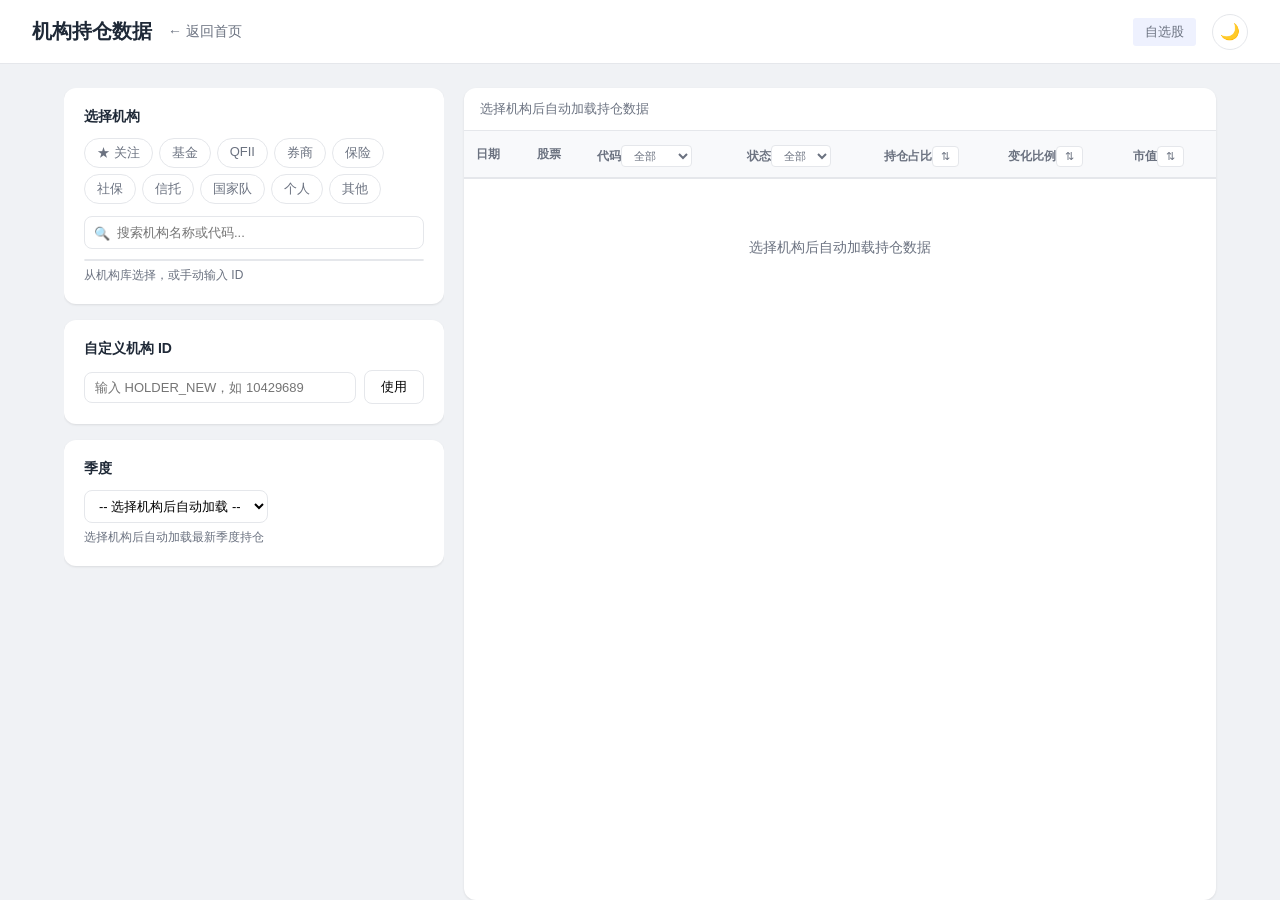
==== commit d31f921d: "新增自选股页面 + 提取公共样式和脚本 公共文件: - common.css: CSS变量、暗色主题、布局、滚动条、按钮等通用样式 - common.js: 主题切换、localStorage缓存、自" ====
--- a/Institutional_Holdings.html
+++ b/Institutional_Holdings.html
@@ -1,1184 +1,458 @@
 <!doctype html>
 <html lang="zh">
-    <head>
-        <meta charset="UTF-8" />
-        <title>机构持仓下载器</title>
-        <style>
-            :root {
-                --primary: #4f6ef7;
-                --primary-light: #eef1fe;
-                --bg: #f0f2f5;
-                --card: #fff;
-                --text: #1f2937;
-                --text2: #6b7280;
-                --border: #e5e7eb;
-                --radius: 12px;
-                --shadow:
-                    0 1px 3px rgba(0, 0, 0, 0.06), 0 1px 2px rgba(0, 0, 0, 0.04);
-                --th-bg: #f8f9fb;
-                --chart-bar-bg: #f8f9fb;
-                --cache-bg: #e0f2fe;
-                --cache-text: #0369a1;
-                --up: #e53e3e;
-                --down: #38a169;
-                --input-bg: #fff;
-            }
-            [data-theme="dark"] {
-                --primary: #6b8af7;
-                --primary-light: rgba(107, 138, 247, 0.12);
-                --bg: #111318;
-                --card: #1a1d26;
-                --text: #e1e4ea;
-                --text2: #8b8fa3;
-                --border: #2a2d38;
-                --shadow:
-                    0 1px 3px rgba(0, 0, 0, 0.3), 0 1px 2px rgba(0, 0, 0, 0.2);
-                --th-bg: #1f222d;
-                --chart-bar-bg: #1f222d;
-                --cache-bg: #1e2d4a;
-                --cache-text: #6bb5f7;
-                --up: #f87171;
-                --down: #4ade80;
-                --input-bg: #14161e;
-            }
-            [data-theme="dark"] button,
-            [data-theme="dark"] select,
-            [data-theme="dark"] input {
-                color: var(--text);
-                background: var(--card);
-            }
-            [data-theme="dark"] select option {
-                background: var(--card);
-                color: var(--text);
-            }
-            * {
-                box-sizing: border-box;
-                margin: 0;
-                padding: 0;
-            }
-            body {
-                font-family:
-                    -apple-system, "Microsoft YaHei", "PingFang SC", sans-serif;
-                background: var(--bg);
-                color: var(--text);
-                min-height: 100vh;
-            }
-            .header {
-                background: var(--card);
-                border-bottom: 1px solid var(--border);
-                padding: 20px 32px;
-                display: flex;
-                align-items: center;
-                gap: 16px;
-            }
-            .header h1 {
-                font-size: 20px;
-                font-weight: 600;
-            }
-            .header a {
-                color: var(--text2);
-                text-decoration: none;
-                font-size: 14px;
-            }
-            .main {
-                max-width: 1200px;
-                margin: 0 auto;
-                padding: 24px 24px 0;
-                display: flex;
-                gap: 20px;
-                height: calc(100vh - 64px);
-                overflow: hidden;
-            }
-            /* ---- left panel ---- */
-            .panel {
-                width: 380px;
-                flex-shrink: 0;
-                display: flex;
-                flex-direction: column;
-                gap: 16px;
-                overflow-y: auto;
-                padding-bottom: 24px;
-            }
-            .card {
-                background: var(--card);
-                border-radius: var(--radius);
-                box-shadow: var(--shadow);
-                padding: 20px;
-            }
-            .card-title {
-                font-size: 14px;
-                font-weight: 600;
-                margin-bottom: 12px;
-            }
-            .type-tabs {
-                display: flex;
-                flex-wrap: wrap;
-                gap: 6px;
-                margin-bottom: 12px;
-            }
-            .type-tab {
-                padding: 5px 12px;
-                border-radius: 20px;
-                border: 1px solid var(--border);
-                background: var(--card);
-                font-size: 13px;
-                cursor: pointer;
-                transition: all 0.15s;
-                color: var(--text2);
-            }
-            .type-tab:hover {
-                border-color: var(--primary);
-                color: var(--primary);
-            }
-            .type-tab.active {
-                background: var(--primary);
-                color: #fff;
-                border-color: var(--primary);
-            }
-            .search-wrap {
-                position: relative;
-                margin-bottom: 10px;
-            }
-            .search-wrap input {
-                width: 100%;
-                padding: 8px 12px 8px 32px;
-                border: 1px solid var(--border);
-                border-radius: 8px;
-                font-size: 13px;
-                outline: none;
-                transition: border 0.15s;
-                background: var(--input-bg);
-            }
-            .search-wrap input:focus {
-                border-color: var(--primary);
-            }
-            .search-wrap::before {
-                content: "🔍";
-                position: absolute;
-                left: 10px;
-                top: 50%;
-                transform: translateY(-50%);
-                font-size: 13px;
-                pointer-events: none;
-            }
-            .holder-list {
-                border: 1px solid var(--border);
-                border-radius: 8px;
-                max-height: 260px;
-                overflow-y: auto;
-                font-size: 13px;
-            }
-            .holder-list .item {
-                padding: 8px 12px;
-                cursor: pointer;
-                border-bottom: 1px solid var(--border);
-                display: flex;
-                justify-content: space-between;
-                align-items: center;
-                transition: background 0.1s;
-            }
-            .holder-list .item:last-child {
-                border-bottom: none;
-            }
-            .holder-list .item:hover {
-                background: var(--primary-light);
-            }
-            .holder-list .item.selected {
-                background: var(--primary);
-                color: #fff;
-            }
-            .holder-list .item .id {
-                font-size: 12px;
-                color: var(--text2);
-                flex-shrink: 0;
-                margin-left: 8px;
-            }
-            .holder-list .item.selected .id {
-                color: rgba(255, 255, 255, 0.7);
-            }
-            .holder-list .name {
-                overflow: hidden;
-                text-overflow: ellipsis;
-                white-space: nowrap;
-                flex: 1;
-                min-width: 0;
-            }
-            .holder-list .item .star {
-                font-size: 14px;
-                cursor: pointer;
-                flex-shrink: 0;
-                margin-right: 6px;
-                opacity: 0.3;
-                transition: opacity 0.15s;
-                user-select: none;
-            }
-            .holder-list .item .star:hover {
-                opacity: 0.7;
-            }
-            .holder-list .item .star.on {
-                opacity: 1;
-            }
-            .holder-list .item.selected .star {
-                color: #fff;
-            }
-            .type-badge {
-                font-size: 10px;
-                padding: 1px 5px;
-                border-radius: 3px;
-                background: var(--primary-light);
-                color: var(--primary);
-                flex-shrink: 0;
-                margin-left: 6px;
-                white-space: nowrap;
-            }
-            .holder-list .item.selected .type-badge {
-                background: rgba(255, 255, 255, 0.2);
-                color: rgba(255, 255, 255, 0.85);
-            }
-            .hint {
-                font-size: 12px;
-                color: var(--text2);
-                margin-top: 6px;
-            }
-            .custom-row {
-                display: flex;
-                gap: 8px;
-                align-items: center;
-            }
-            .custom-row input {
-                flex: 1;
-                padding: 7px 10px;
-                border: 1px solid var(--border);
-                border-radius: 8px;
-                font-size: 13px;
-                outline: none;
-                background: var(--input-bg);
-            }
-            .custom-row input:focus {
-                border-color: var(--primary);
-            }
-            .actions {
-                display: flex;
-                gap: 8px;
-                flex-wrap: wrap;
-                align-items: center;
-            }
-            .actions select {
-                padding: 7px 10px;
-                border: 1px solid var(--border);
-                border-radius: 8px;
-                font-size: 13px;
-                background: var(--input-bg);
-                outline: none;
-                min-width: 140px;
-            }
-            button {
-                padding: 7px 16px;
-                border-radius: 8px;
-                border: 1px solid var(--border);
-                background: var(--card);
-                font-size: 13px;
-                cursor: pointer;
-                transition: all 0.15s;
-            }
-            button:hover {
-                border-color: var(--primary);
-                color: var(--primary);
-            }
-            button.primary {
-                background: var(--primary);
-                color: #fff;
-                border-color: var(--primary);
-            }
-            button.primary:hover {
-                opacity: 0.9;
-            }
-            /* ---- chart panel ---- */
-            .chart-section {
-                border-bottom: 1px solid var(--border);
-                flex-shrink: 0;
-                display: none;
-            }
-            .chart-section.open {
-                display: block;
-            }
-            .chart-bar {
-                display: flex;
-                justify-content: space-between;
-                align-items: center;
-                padding: 8px 16px;
-                background: var(--chart-bar-bg);
-                font-size: 13px;
-                color: var(--text2);
-            }
-            .chart-bar .stock-name {
-                font-weight: 600;
-                color: var(--text);
-                font-size: 14px;
-            }
-            .chart-bar button {
-                padding: 3px 10px;
-                font-size: 12px;
-            }
-            .chart-container {
-                height: 400px;
-            }
-            /* ---- right panel ---- */
-            .content {
-                flex: 1;
-                min-width: 0;
-                display: flex;
-                flex-direction: column;
-                overflow: hidden;
-            }
-            .result-header {
-                display: flex;
-                justify-content: space-between;
-                align-items: center;
-                padding: 12px 16px;
-                border-bottom: 1px solid var(--border);
-                flex-shrink: 0;
-            }
-            .result-header .info {
-                font-size: 13px;
-                color: var(--text2);
-            }
-            .result-header .info .cache-tag {
-                font-size: 11px;
-                background: var(--cache-bg);
-                color: var(--cache-text);
-                padding: 1px 6px;
-                border-radius: 4px;
-                margin-left: 6px;
-            }
-            .btn-sm {
-                padding: 5px 12px;
-                font-size: 12px;
-            }
-            .table-wrap {
-                overflow-x: auto;
-                overflow-y: auto;
-                flex: 1;
-            }
-            table {
-                width: 100%;
-                border-collapse: collapse;
-                font-size: 13px;
-            }
-            th {
-                background: var(--th-bg);
-                padding: 10px 12px;
-                text-align: left;
-                font-weight: 600;
-                font-size: 12px;
-                color: var(--text2);
-                border-bottom: 2px solid var(--border);
-                position: sticky;
-                top: 0;
-                z-index: 1;
-                white-space: nowrap;
-            }
-            td {
-                padding: 10px 12px;
-                border-bottom: 1px solid var(--border);
-                white-space: nowrap;
-            }
-            tr:hover td {
-                background: var(--primary-light);
-            }
-            .empty {
-                text-align: center;
-                padding: 60px 20px;
-                color: var(--text2);
-                font-size: 14px;
-            }
-
-            /* ---- column filters in thead ---- */
-            th .col-filter {
-                display: inline-flex;
-                align-items: center;
-                gap: 4px;
-                margin-top: 4px;
-            }
-            th .col-filter select,
-            th .col-filter button {
-                padding: 3px 8px;
-                font-size: 11px;
-                border-radius: 4px;
-                border: 1px solid var(--border);
-                background: var(--input-bg);
-                cursor: pointer;
-                color: var(--text2);
-            }
-            th .col-filter select {
-                outline: none;
-                max-width: 80px;
-                background: var(--input-bg);
-            }
-            th .col-filter select:focus {
-                border-color: var(--primary);
-            }
-            th .col-filter button:hover {
-                border-color: var(--primary);
-                color: var(--primary);
-            }
-            th .col-filter button.active {
-                background: var(--primary);
-                color: #fff;
-                border-color: var(--primary);
-            }
-            th .col-filter .arrow {
-                font-size: 10px;
-                margin-left: 2px;
-            }
-
-            @media (max-width: 860px) {
-                .main {
-                    flex-direction: column;
-                }
-                .panel {
-                    width: 100%;
-                }
-            }
-        </style>
-        <link rel="stylesheet" href="./style.css" />
-    </head>
-
-    <body>
-        <div class="header">
-            <h1>机构持仓数据</h1>
-            <a href="index.html">← 返回首页</a>
-            <div style="flex: 1"></div>
-            <button
-                onclick="toggleTheme()"
-                id="themeBtn"
-                style="
-                    font-size: 16px;
-                    padding: 6px 10px;
-                    border-radius: 50%;
-                    width: 36px;
-                    height: 36px;
-                    display: flex;
-                    align-items: center;
-                    justify-content: center;
-                "
-                title="切换主题"
-            ></button>
-        </div>
-
-        <div class="main">
-            <!-- left panel -->
-            <div class="panel">
-                <div class="card">
-                    <div class="card-title">选择机构</div>
-                    <div class="type-tabs" id="typeTabs">
-                        <div
-                            class="type-tab"
-                            data-type="fav"
-                            onclick="showFavorites(this)"
-                        >
-                            ★ 关注
-                        </div>
-                    </div>
-                    <div class="search-wrap">
-                        <input
-                            type="text"
-                            id="searchInput"
-                            placeholder="搜索机构名称或代码..."
-                        />
-                    </div>
-                    <div class="holder-list" id="holderList"></div>
-                    <div class="hint" id="holderHint">
-                        从机构库选择，或手动输入 ID
-                    </div>
-                </div>
-
-                <div class="card">
-                    <div class="card-title">自定义机构 ID</div>
-                    <div class="custom-row">
-                        <input
-                            type="text"
-                            id="customId"
-                            placeholder="输入 HOLDER_NEW，如 10429689"
-                            onkeydown="if (event.key === 'Enter') useCustom();"
-                        />
-                        <button onclick="useCustom()">使用</button>
-                    </div>
-                </div>
-
-                <div class="card">
-                    <div class="card-title">季度</div>
-                    <div class="actions">
-                        <select id="dateSelect">
-                            <option value="">-- 选择机构后自动加载 --</option>
-                        </select>
-                    </div>
-                    <div class="hint">选择机构后自动加载最新季度持仓</div>
+<head>
+    <meta charset="UTF-8" />
+    <title>机构持仓下载器</title>
+    <link rel="stylesheet" href="common.css" />
+    <style>
+        /* ---- Type tabs ---- */
+        .type-tabs { display: flex; flex-wrap: wrap; gap: 6px; margin-bottom: 12px; }
+        .type-tab {
+            padding: 5px 12px; border-radius: 20px; border: 1px solid var(--border);
+            background: var(--card); font-size: 13px; cursor: pointer;
+            transition: all .15s; color: var(--text2);
+        }
+        .type-tab:hover { border-color: var(--primary); color: var(--primary); }
+        .type-tab.active { background: var(--primary); color: #fff; border-color: var(--primary); }
+
+        /* ---- Search ---- */
+        .search-wrap { position: relative; margin-bottom: 10px; }
+        .search-wrap input { width: 100%; padding: 8px 12px 8px 32px; }
+        .search-wrap::before {
+            content: "🔍"; position: absolute; left: 10px; top: 50%;
+            transform: translateY(-50%); font-size: 13px; pointer-events: none;
+        }
+
+        /* ---- Holder list ---- */
+        .holder-list {
+            border: 1px solid var(--border); border-radius: 8px;
+            max-height: 260px; overflow-y: auto; font-size: 13px;
+        }
+        .holder-list .item {
+            padding: 8px 12px; cursor: pointer; border-bottom: 1px solid var(--border);
+            display: flex; align-items: center; transition: background .1s;
+        }
+        .holder-list .item:last-child { border-bottom: none; }
+        .holder-list .item:hover { background: var(--primary-light); }
+        .holder-list .item.selected { background: var(--primary); color: #fff; }
+        .holder-list .item .id {
+            font-size: 12px; color: var(--text2); flex-shrink: 0; margin-left: 8px;
+        }
+        .holder-list .item.selected .id { color: rgba(255,255,255,.7); }
+        .holder-list .item.selected .type-badge {
+            background: rgba(255,255,255,.2); color: rgba(255,255,255,.85);
+        }
+        .holder-list .name {
+            overflow: hidden; text-overflow: ellipsis; white-space: nowrap;
+            flex: 1; min-width: 0;
+        }
+        .holder-list .item:hover .name {
+            overflow: visible; white-space: normal; word-break: break-word;
+            position: relative; z-index: 1;
+        }
+
+        /* ---- Custom row ---- */
+        .custom-row { display: flex; gap: 8px; align-items: center; }
+        .custom-row input { flex: 1; }
+
+        /* ---- Actions ---- */
+        .actions { display: flex; gap: 8px; flex-wrap: wrap; align-items: center; }
+        .actions select { min-width: 140px; }
+
+        /* ---- Chart section ---- */
+        .chart-section { border-bottom: 1px solid var(--border); flex-shrink: 0; display: none; }
+        .chart-section.open { display: block; }
+
+        /* ---- Table filters ---- */
+        th .col-filter { display: inline-flex; align-items: center; gap: 4px; margin-top: 4px; }
+        th .col-filter select, th .col-filter button {
+            padding: 3px 8px; font-size: 11px; border-radius: 4px;
+            border: 1px solid var(--border); background: var(--input-bg);
+            cursor: pointer; color: var(--text2);
+        }
+        th .col-filter select { outline: none; max-width: 80px; }
+        th .col-filter select:focus { border-color: var(--primary); }
+        th .col-filter button:hover { border-color: var(--primary); color: var(--primary); }
+        th .col-filter button.active { background: var(--primary); color: #fff; border-color: var(--primary); }
+
+        /* ---- Toast ---- */
+        .toast {
+            position: fixed; bottom: 24px; left: 50%; transform: translateX(-50%);
+            background: var(--primary); color: #fff; padding: 8px 20px;
+            border-radius: 8px; font-size: 13px; z-index: 999;
+            opacity: 0; transition: opacity .3s; pointer-events: none;
+        }
+        .toast.show { opacity: 1; }
+    </style>
+</head>
+<body>
+
+<div class="header">
+    <h1>机构持仓数据</h1>
+    <a href="index.html">← 返回首页</a>
+    <div style="flex:1"></div>
+    <a href="watchlist.html" class="type-badge" style="font-size:13px;padding:5px 12px">自选股</a>
+    <button class="theme-btn" onclick="toggleTheme()" id="themeBtn" title="切换主题"></button>
+</div>
+
+<div class="main">
+    <!-- left panel -->
+    <div class="panel">
+        <div class="card">
+            <div class="card-title">选择机构</div>
+            <div class="type-tabs" id="typeTabs">
+                <div class="type-tab" data-type="fav" onclick="showFavorites(this)">★ 关注</div>
+            </div>
+            <div class="search-wrap">
+                <input type="text" id="searchInput" placeholder="搜索机构名称或代码..." />
+            </div>
+            <div class="holder-list" id="holderList"></div>
+            <div class="hint" id="holderHint">从机构库选择，或手动输入 ID</div>
+        </div>
+
+        <div class="card">
+            <div class="card-title">自定义机构 ID</div>
+            <div class="custom-row">
+                <input type="text" id="customId" placeholder="输入 HOLDER_NEW，如 10429689"
+                    onkeydown="if(event.key==='Enter')useCustom()" />
+                <button onclick="useCustom()">使用</button>
+            </div>
+        </div>
+
+        <div class="card">
+            <div class="card-title">季度</div>
+            <div class="actions">
+                <select id="dateSelect"><option value="">-- 选择机构后自动加载 --</option></select>
+            </div>
+            <div class="hint">选择机构后自动加载最新季度持仓</div>
+        </div>
+    </div>
+
+    <!-- right panel -->
+    <div class="content card" style="padding:0;overflow:hidden">
+        <div class="chart-section" id="chartSection">
+            <div class="chart-bar">
+                <span class="stock-name" id="chartStockName"></span>
+                <div style="display:flex;gap:8px;align-items:center">
+                    <a id="f10Link" href="#" target="_blank" class="f10-link">F10</a>
+                    <button onclick="closeChart()">关闭图表</button>
                 </div>
             </div>
-
-            <!-- right panel -->
-            <div class="content card" style="padding: 0; overflow: hidden">
-                <div class="chart-section" id="chartSection">
-                    <div class="chart-bar">
-                        <span class="stock-name" id="chartStockName"></span>
-                        <div
-                            style="display: flex; gap: 8px; align-items: center"
-                        >
-                            <a
-                                id="f10Link"
-                                href="#"
-                                target="_blank"
-                                style="
-                                    font-size: 12px;
-                                    color: var(--primary);
-                                    text-decoration: none;
-                                    padding: 3px 10px;
-                                    border: 1px solid var(--primary);
-                                    border-radius: 4px;
-                                "
-                                >F10</a
-                            >
-                            <button onclick="closeChart()">关闭图表</button>
-                        </div>
-                    </div>
-                    <div class="chart-container" id="tvChartContainer"></div>
-                </div>
-                <div class="result-header">
-                    <span class="info" id="resultInfo"
-                        >选择机构后自动加载持仓数据</span
-                    >
-                    <button
-                        class="btn-sm"
-                        onclick="exportCSV()"
-                        id="btnExport"
-                        style="display: none"
-                    >
-                        导出 CSV
-                    </button>
-                </div>
-                <div class="table-wrap">
-                    <table id="table">
-                        <thead>
-                            <tr>
-                                <th>日期</th>
-                                <th>股票</th>
-                                <th>
-                                    代码
-                                    <div class="col-filter">
-                                        <select
-                                            id="filterBoard"
-                                            onchange="applyFilters()"
-                                        >
-                                            <option value="">全部</option>
-                                            <option value="main">主板</option>
-                                            <option value="cyb">创业板</option>
-                                            <option value="kcb">科创板</option>
-                                            <option value="bse">北交所</option>
-                                            <option value="b">B股</option>
-                                        </select>
-                                    </div>
-                                </th>
-                                <th>
-                                    状态
-                                    <div class="col-filter">
-                                        <select
-                                            id="filterState"
-                                            onchange="applyFilters()"
-                                        >
-                                            <option value="">全部</option>
-                                            <option value="新进">新进</option>
-                                            <option value="不变">不变</option>
-                                            <option value="加仓">加仓</option>
-                                            <option value="减仓">减仓</option>
-                                            <option value="平仓">平仓</option>
-                                        </select>
-                                    </div>
-                                </th>
-                                <th>
-                                    持仓占比
-                                    <div class="col-filter">
-                                        <button
-                                            onclick="toggleSort('ratio')"
-                                            id="sortBtn_ratio"
-                                            title="排序"
-                                        >
-                                            ⇅
-                                        </button>
-                                    </div>
-                                </th>
-                                <th>
-                                    变化比例
-                                    <div class="col-filter">
-                                        <button
-                                            onclick="toggleSort('change')"
-                                            id="sortBtn_change"
-                                            title="排序"
-                                        >
-                                            ⇅
-                                        </button>
-                                    </div>
-                                </th>
-                                <th>
-                                    市值
-                                    <div class="col-filter">
-                                        <button
-                                            onclick="toggleSort('cap')"
-                                            id="sortBtn_cap"
-                                            title="排序"
-                                        >
-                                            ⇅
-                                        </button>
-                                    </div>
-                                </th>
-                            </tr>
-                        </thead>
-                        <tbody></tbody>
-                    </table>
-                    <div class="empty" id="empty">
-                        选择机构后自动加载持仓数据
-                    </div>
-                </div>
-            </div>
-        </div>
-
-        <script
-            type="text/javascript"
-            src="https://s3.tradingview.com/tv.js"
-        ></script>
-        <script>
-            // ---- Theme ----
-            function getTheme() {
-                return localStorage.getItem("stk_theme") || "light";
-            }
-
-            function applyTheme(theme) {
-                document.documentElement.setAttribute("data-theme", theme);
-                localStorage.setItem("stk_theme", theme);
-                document.getElementById("themeBtn").textContent =
-                    theme === "dark" ? "☀" : "🌙";
-            }
-
-            applyTheme(getTheme());
-
-            function toggleTheme() {
-                const next = getTheme() === "dark" ? "light" : "dark";
-                applyTheme(next);
-                // reopen chart if open, to sync TradingView theme
-                const section = document.getElementById("chartSection");
-                if (
-                    section.classList.contains("open") &&
-                    currentChartSecucode
-                ) {
-                    openChart(currentChartSecucode, currentChartName);
-                }
-            }
-
-            const searchInput = document.getElementById("searchInput");
-            const holderList = document.getElementById("holderList");
-            const dateSelect = document.getElementById("dateSelect");
-            const resultInfo = document.getElementById("resultInfo");
-            const btnExport = document.getElementById("btnExport");
-            const emptyEl = document.getElementById("empty");
-            const filterBoard = document.getElementById("filterBoard");
-            const filterState = document.getElementById("filterState");
-
-            let currentData = [];
-            let allHolders = [];
-            let selectedId = "";
-            let holderCache = {};
-            let sortState = { col: null, dir: 0 }; // dir: 0=none, 1=desc, 2=asc
-
-            const TYPES = [
-                "基金",
-                "QFII",
-                "券商",
-                "保险",
-                "社保",
-                "信托",
-                "国家队",
-                "个人",
-                "其他",
-            ];
-            const HOLDER_BASE =
-                "https://raw.githubusercontent.com/ryanlq/stockdata/main/holders";
-            const API =
-                "https://datacenter.eastmoney.com/securities/api/data/v1/get";
-
-            // ---- Board detection ----
-            function getBoard(code) {
-                if (!code) return "";
-                const c = String(code);
-                if (c.startsWith("688")) return "kcb"; // 科创板
-                if (c.startsWith("300") || c.startsWith("301")) return "cyb"; // 创业板
-                if (c.startsWith("8") || c.startsWith("43")) return "bse";
-                if (c.startsWith("900") || c.startsWith("200")) return "b";
-                return "main";
-            }
-
-            // ---- Sort ----
-            const SORT_FIELDS = {
-                ratio: "FREE_HOLDNUM_RATIO",
-                change: "CHANGE_RATIO",
-                cap: "HOLDER_MARKET_CAP",
-            };
-
-            function toggleSort(col) {
-                const btn = document.getElementById("sortBtn_" + col);
-                if (sortState.col === col) {
-                    sortState.dir = (sortState.dir + 1) % 3;
-                    if (sortState.dir === 0) sortState.col = null;
-                } else {
-                    sortState.col = col;
-                    sortState.dir = 1;
-                }
-                // update all sort buttons
-                for (const k of Object.keys(SORT_FIELDS)) {
-                    const b = document.getElementById("sortBtn_" + k);
-                    if (k === sortState.col) {
-                        b.textContent = sortState.dir === 1 ? "↓" : "↑";
-                        b.classList.add("active");
-                    } else {
-                        b.textContent = "⇅";
-                        b.classList.remove("active");
-                    }
-                }
-                applyFilters();
-            }
-
-            // ---- Filter + Sort pipeline ----
-            function applyFilters() {
-                if (!currentData.length) return;
-
-                const board = filterBoard.value;
-                const state = filterState.value;
-
-                let rows = currentData;
-
-                if (board)
-                    rows = rows.filter(
-                        (r) => getBoard(r.SECURITY_CODE) === board,
-                    );
-                if (state)
-                    rows = rows.filter(
-                        (r) => (r.HOLDER_STATE_NEW || "") === state,
-                    );
-
-                if (sortState.col) {
-                    const field = SORT_FIELDS[sortState.col];
-                    const dir = sortState.dir === 1 ? -1 : 1; // 1=desc so -1 for desc sort
-                    rows = [...rows].sort(
-                        (a, b) => ((a[field] || 0) - (b[field] || 0)) * dir,
-                    );
-                }
-
-                renderTable(rows);
-                resultInfo.innerHTML = (() => {
-                    let base = `${rows.length} / ${currentData.length} 条`;
-                    if (rows.length < currentData.length)
-                        base += ` <span style="color:var(--primary)">已筛选</span>`;
-                    const cached = cacheGet(
-                        `data_${selectedId}_${dateSelect.value.substring(0, 10)}`,
-                    );
-                    if (cached) base += `<span class="cache-tag">缓存</span>`;
-                    return base;
-                })();
-            }
-
-            // ---- Cache (localStorage) ----
-            const CACHE_PREFIX = "stk_";
-            const CACHE_TTL = 90 * 24 * 3600 * 1000;
-
-            function cacheGet(key) {
-                try {
-                    const raw = localStorage.getItem(CACHE_PREFIX + key);
-                    if (!raw) return null;
-                    const { ts, data } = JSON.parse(raw);
-                    if (Date.now() - ts > CACHE_TTL) {
-                        localStorage.removeItem(CACHE_PREFIX + key);
-                        return null;
-                    }
-                    return data;
-                } catch {
-                    return null;
-                }
-            }
-
-            function cacheSet(key, data) {
-                try {
-                    localStorage.setItem(
-                        CACHE_PREFIX + key,
-                        JSON.stringify({ ts: Date.now(), data }),
-                    );
-                } catch {
-                    /* quota exceeded */
-                }
-            }
-
-            // ---- Watchlist ----
-            const FAV_KEY = "stk_favorites";
-
-            function getFavorites() {
-                try {
-                    return JSON.parse(localStorage.getItem(FAV_KEY)) || [];
-                } catch {
-                    return [];
-                }
-            }
-
-            function saveFavorites(list) {
-                localStorage.setItem(FAV_KEY, JSON.stringify(list));
-            }
-
-            function isFavorite(id) {
-                return getFavorites().some((f) => f.id === id);
-            }
-
-            function toggleFavorite(h, event) {
-                event.stopPropagation();
-                let favs = getFavorites();
-                const idx = favs.findIndex((f) => f.id === h.HOLDER_NEW);
-                if (idx >= 0) {
-                    favs.splice(idx, 1);
-                } else {
-                    favs.push({
-                        id: h.HOLDER_NEW,
-                        name: h.HOLDER,
-                        type: h.HOLDER_TYPE || "",
-                    });
-                }
-                saveFavorites(favs);
-                renderList();
-            }
-
-            function showFavorites(btn) {
-                document
-                    .querySelectorAll(".type-tab")
-                    .forEach((b) => b.classList.remove("active"));
-                btn.classList.add("active");
-                allHolders = getFavorites().map((f) => ({
-                    HOLDER: f.name,
-                    HOLDER_NEW: f.id,
-                    HOLDER_TYPE: f.type || "",
-                }));
-                renderList();
-            }
-
-            // ---- Type tabs ----
-            const typeTabs = document.getElementById("typeTabs");
-            TYPES.forEach((t) => {
-                const btn = document.createElement("div");
-                btn.className = "type-tab";
-                btn.textContent = t;
-                btn.addEventListener("click", () => selectType(t, btn));
-                typeTabs.appendChild(btn);
-            });
-
-            async function selectType(type, btn) {
-                document
-                    .querySelectorAll(".type-tab")
-                    .forEach((b) => b.classList.remove("active"));
-                btn.classList.add("active");
-                if (holderCache[type]) {
-                    allHolders = holderCache[type];
-                    renderList();
-                    return;
-                }
-                const cached = cacheGet("holder_" + type);
-                if (cached) {
-                    holderCache[type] = cached;
-                    allHolders = cached;
-                    renderList();
-                    return;
-                }
-                try {
-                    resultInfo.textContent = `加载${type}列表...`;
-                    const resp = await fetch(
-                        `${HOLDER_BASE}/${encodeURIComponent(type)}.json`,
-                    );
-                    const data = await resp.json();
-                    holderCache[type] = data;
-                    cacheSet("holder_" + type, data);
-                    allHolders = data;
-                    renderList();
-                    resultInfo.textContent = "选择机构后自动加载持仓数据";
-                } catch (e) {
-                    resultInfo.textContent = "加载失败: " + e.message;
-                }
-            }
-
-            function renderList() {
-                const kw = searchInput.value.trim().toLowerCase();
-                const list = kw
-                    ? allHolders.filter(
-                          (h) =>
-                              h.HOLDER.toLowerCase().includes(kw) ||
-                              h.HOLDER_NEW.includes(kw),
-                      )
-                    : allHolders;
-                const favs = getFavorites();
-                holderList.innerHTML = "";
-                for (const h of list) {
-                    const starred = favs.some((f) => f.id === h.HOLDER_NEW);
-                    const typeTag = h.HOLDER_TYPE
-                        ? `<span class="type-badge">${h.HOLDER_TYPE}</span>`
-                        : "";
-                    const div = document.createElement("div");
-                    div.className =
-                        "item" +
-                        (h.HOLDER_NEW === selectedId ? " selected" : "");
-                    div.innerHTML =
-                        `<span class="star${starred ? " on" : ""}" data-id="${h.HOLDER_NEW}">${starred ? "★" : "☆"}</span>` +
-                        `<span class="name" data-id="${h.HOLDER_NEW}">${h.HOLDER}</span>` +
-                        `${typeTag}<span class="id">${h.HOLDER_NEW}</span>`;
-                    div.querySelector(".star").addEventListener("click", (e) =>
-                        toggleFavorite(h, e),
-                    );
-                    div.addEventListener("click", (e) => {
-                        if (e.target.classList.contains("star")) return;
-                        selectHolder(h);
-                    });
-                    holderList.appendChild(div);
-                }
-                document.getElementById("holderHint").textContent = kw
-                    ? `${list.length} / ${allHolders.length}`
-                    : `共 ${allHolders.length} 个机构`;
-            }
-
-            function selectHolder(h) {
-                selectedId = h.HOLDER_NEW;
-                document
-                    .querySelectorAll(".holder-list .item")
-                    .forEach((el) => {
-                        el.classList.toggle(
-                            "selected",
-                            el.querySelector(".id").textContent === selectedId,
-                        );
-                    });
-                document.getElementById("customId").value = selectedId;
-                resetFilters();
-                loadDates().then(() => {
-                    if (dateSelect.value) fetchData();
-                });
-            }
-
-            searchInput.addEventListener("input", renderList);
-
-            function useCustom() {
-                const id = document.getElementById("customId").value.trim();
-                if (!id) return;
-                selectedId = id;
-                document
-                    .querySelectorAll(".type-tab")
-                    .forEach((b) => b.classList.remove("active"));
-                document
-                    .querySelectorAll(".holder-list .item")
-                    .forEach((el) => el.classList.remove("selected"));
-                resetFilters();
-                loadDates().then(() => {
-                    if (dateSelect.value) fetchData();
-                });
-            }
-
-            function resetFilters() {
-                filterBoard.value = "";
-                filterState.value = "";
-                sortState = { col: null, dir: 0 };
-                for (const k of Object.keys(SORT_FIELDS)) {
-                    const b = document.getElementById("sortBtn_" + k);
-                    b.textContent = "⇅";
-                    b.classList.remove("active");
-                }
-            }
-
-            // ---- API calls with cache ----
-
-            async function loadDates() {
-                if (!selectedId) return;
-                const cacheKey = `dates_${selectedId}`;
-                const cached = cacheGet(cacheKey);
-                if (cached) {
-                    fillDates(cached);
-                    resultInfo.innerHTML = `${cached.length} 个季度<span class="cache-tag">缓存</span>`;
-                    return cached;
-                }
-                resultInfo.textContent = "加载季度列表...";
-                const url =
-                    `${API}?reportName=RPT_F10_EH_FREEHOLDERS&columns=END_DATE&distinct=END_DATE` +
-                    `&filter=(HOLDER_NEW="${selectedId}")` +
-                    `&sortTypes=-1&sortColumns=END_DATE&pageNumber=1&pageSize=100` +
-                    `&source=Datacenter&client=PC&v=${Math.random()}`;
-                const resp = await fetch(url);
-                const json = await resp.json();
-                const rows = (json.result?.data || []).map((r) => r.END_DATE);
-                if (!rows.length) {
-                    resultInfo.textContent = "未找到该机构的持仓季度数据";
-                    return [];
-                }
-                cacheSet(cacheKey, rows);
-                fillDates(rows);
-                resultInfo.textContent = `${rows.length} 个季度`;
-                return rows;
-            }
-
-            function fillDates(dates) {
-                dateSelect.innerHTML = "";
-                for (const d of dates) {
-                    const opt = document.createElement("option");
-                    opt.value = d;
-                    opt.textContent = d.substring(0, 10);
-                    dateSelect.appendChild(opt);
-                }
-            }
-
-            dateSelect.addEventListener("change", () => {
-                if (selectedId && dateSelect.value) fetchData();
-            });
-
-            async function fetchData() {
-                if (!selectedId || !dateSelect.value) return;
-                const endDate = dateSelect.value;
-                const cacheKey = `data_${selectedId}_${endDate.substring(0, 10)}`;
-                const cached = cacheGet(cacheKey);
-                if (cached) {
-                    currentData = cached;
-                    applyFilters();
-                    btnExport.style.display = "";
-                    emptyEl.style.display = "none";
-                    return;
-                }
-                let page = 1,
-                    all = [];
-                while (true) {
-                    resultInfo.textContent = `抓取第 ${page} 页...`;
-                    const url =
-                        `${API}?reportName=RPT_F10_EH_FREEHOLDERS` +
-                        `&columns=HOLDER_NEW,SECUCODE,SECURITY_CODE,SECURITY_NAME_ABBR,END_DATE,HOLDER_NAME,FREE_HOLDNUM_RATIO,HOLDER_MARKET_CAP,HOLDER_RANK,HOLDER_STATE_NEW,CHANGE_RATIO` +
-                        `&filter=(HOLDER_NEW="${selectedId}")(END_DATE='${endDate}')` +
-                        `&pageNumber=${page}&pageSize=500&sortTypes=-1&sortColumns=FREE_HOLDNUM_RATIO` +
-                        `&source=Datacenter&client=PC&v=${Math.random()}`;
-                    const resp = await fetch(url);
-                    const json = await resp.json();
-                    const rows = json.result?.data || [];
-                    if (!rows.length) break;
-                    all.push(...rows);
-                    if (rows.length < 500) break;
-                    page++;
-                }
-                currentData = all;
-                cacheSet(cacheKey, all);
-                applyFilters();
-                btnExport.style.display = all.length ? "" : "none";
-                emptyEl.style.display = all.length ? "none" : "block";
-                resultInfo.textContent = `完成，共 ${all.length} 条`;
-            }
-
-            function renderTable(rows) {
-                const tbody = document.querySelector("#table tbody");
-                tbody.innerHTML = "";
-                for (const row of rows) {
-                    const tr = document.createElement("tr");
-                    const pct = row.FREE_HOLDNUM_RATIO;
-                    const chg = row.CHANGE_RATIO;
-                    tr.innerHTML = `
-        <td>${(row.END_DATE || "").substring(0, 10)}</td>
-        <td>${row.SECURITY_NAME_ABBR || ""}</td>
-        <td><a href="javascript:void(0)" onclick="openChart('${row.SECUCODE || ""}','${row.SECURITY_NAME_ABBR || ""}')" style="color:var(--primary);text-decoration:none">${row.SECURITY_CODE || ""}</a></td>
-        <td>${row.HOLDER_STATE_NEW || ""}</td>
+            <div class="chart-container" id="tvChartContainer"></div>
+        </div>
+        <div class="result-header">
+            <span class="info" id="resultInfo">选择机构后自动加载持仓数据</span>
+            <button class="btn-sm" onclick="exportCSV()" id="btnExport" style="display:none">导出 CSV</button>
+        </div>
+        <div class="table-wrap">
+            <table id="table">
+                <thead><tr>
+                    <th>日期</th>
+                    <th>股票</th>
+                    <th>代码<div class="col-filter">
+                        <select id="filterBoard" onchange="applyFilters()">
+                            <option value="">全部</option><option value="main">主板</option>
+                            <option value="cyb">创业板</option><option value="kcb">科创板</option>
+                            <option value="bse">北交所</option><option value="b">B股</option>
+                        </select>
+                    </div></th>
+                    <th>状态<div class="col-filter">
+                        <select id="filterState" onchange="applyFilters()">
+                            <option value="">全部</option><option value="新进">新进</option>
+                            <option value="不变">不变</option><option value="加仓">加仓</option>
+                            <option value="减仓">减仓</option><option value="平仓">平仓</option>
+                        </select>
+                    </div></th>
+                    <th>持仓占比<div class="col-filter">
+                        <button onclick="toggleSort('ratio')" id="sortBtn_ratio" title="排序">⇅</button>
+                    </div></th>
+                    <th>变化比例<div class="col-filter">
+                        <button onclick="toggleSort('change')" id="sortBtn_change" title="排序">⇅</button>
+                    </div></th>
+                    <th>市值<div class="col-filter">
+                        <button onclick="toggleSort('cap')" id="sortBtn_cap" title="排序">⇅</button>
+                    </div></th>
+                </tr></thead>
+                <tbody></tbody>
+            </table>
+            <div class="empty" id="empty">选择机构后自动加载持仓数据</div>
+        </div>
+    </div>
+</div>
+
+<div class="toast" id="toast"></div>
+
+<script src="common.js"></script>
+<script src="https://s3.tradingview.com/tv.js"></script>
+<script>
+const searchInput = document.getElementById("searchInput");
+const holderList = document.getElementById("holderList");
+const dateSelect = document.getElementById("dateSelect");
+const resultInfo = document.getElementById("resultInfo");
+const btnExport = document.getElementById("btnExport");
+const emptyEl = document.getElementById("empty");
+const filterBoard = document.getElementById("filterBoard");
+const filterState = document.getElementById("filterState");
+
+let currentData = [];
+let allHolders = [];
+let selectedId = "";
+let holderCache = {};
+let sortState = { col: null, dir: 0 };
+
+const TYPES = ["基金","QFII","券商","保险","社保","信托","国家队","个人","其他"];
+const HOLDER_BASE = "https://raw.githubusercontent.com/ryanlq/stockdata/main/holders";
+const API = "https://datacenter.eastmoney.com/securities/api/data/v1/get";
+
+// ---- Toast ----
+let toastTimer;
+function showToast(msg) {
+    const el = document.getElementById("toast");
+    el.textContent = msg; el.classList.add("show");
+    clearTimeout(toastTimer);
+    toastTimer = setTimeout(() => el.classList.remove("show"), 1500);
+}
+
+// ---- Sort ----
+const SORT_FIELDS = { ratio: "FREE_HOLDNUM_RATIO", change: "CHANGE_RATIO", cap: "HOLDER_MARKET_CAP" };
+
+function toggleSort(col) {
+    if (sortState.col === col) { sortState.dir = (sortState.dir + 1) % 3; if (sortState.dir === 0) sortState.col = null; }
+    else { sortState.col = col; sortState.dir = 1; }
+    for (const k of Object.keys(SORT_FIELDS)) {
+        const b = document.getElementById("sortBtn_" + k);
+        if (k === sortState.col) { b.textContent = sortState.dir === 1 ? "↓" : "↑"; b.classList.add("active"); }
+        else { b.textContent = "⇅"; b.classList.remove("active"); }
+    }
+    applyFilters();
+}
+
+// ---- Filter ----
+function applyFilters() {
+    if (!currentData.length) return;
+    let rows = currentData;
+    if (filterBoard.value) rows = rows.filter(r => getBoard(r.SECURITY_CODE) === filterBoard.value);
+    if (filterState.value) rows = rows.filter(r => (r.HOLDER_STATE_NEW || "") === filterState.value);
+    if (sortState.col) {
+        const field = SORT_FIELDS[sortState.col];
+        const dir = sortState.dir === 1 ? -1 : 1;
+        rows = [...rows].sort((a, b) => ((a[field] || 0) - (b[field] || 0)) * dir);
+    }
+    renderTable(rows);
+    resultInfo.innerHTML = (() => {
+        let base = `${rows.length} / ${currentData.length} 条`;
+        if (rows.length < currentData.length) base += ` <span style="color:var(--primary)">已筛选</span>`;
+        if (cacheGet(`data_${selectedId}_${dateSelect.value.substring(0,10)}`)) base += `<span class="cache-tag">缓存</span>`;
+        return base;
+    })();
+}
+
+// ---- Favorites (institutions) ----
+const FAV_KEY = "stk_favorites";
+function getFavs() { try { return JSON.parse(localStorage.getItem(FAV_KEY)) || []; } catch { return []; } }
+function saveFavs(l) { localStorage.setItem(FAV_KEY, JSON.stringify(l)); }
+
+function toggleFav(h, event) {
+    event.stopPropagation();
+    let favs = getFavs();
+    const idx = favs.findIndex(f => f.id === h.HOLDER_NEW);
+    if (idx >= 0) favs.splice(idx, 1);
+    else favs.push({ id: h.HOLDER_NEW, name: h.HOLDER, type: h.HOLDER_TYPE || "" });
+    saveFavs(favs);
+    renderList();
+    showToast(idx >= 0 ? "已取消关注" : "已关注");
+}
+
+function showFavorites(btn) {
+    document.querySelectorAll(".type-tab").forEach(b => b.classList.remove("active"));
+    btn.classList.add("active");
+    allHolders = getFavs().map(f => ({ HOLDER: f.name, HOLDER_NEW: f.id, HOLDER_TYPE: f.type || "" }));
+    renderList();
+}
+
+// ---- Type tabs ----
+const typeTabs = document.getElementById("typeTabs");
+TYPES.forEach(t => {
+    const btn = document.createElement("div");
+    btn.className = "type-tab"; btn.textContent = t;
+    btn.addEventListener("click", () => selectType(t, btn));
+    typeTabs.appendChild(btn);
+});
+
+async function selectType(type, btn) {
+    document.querySelectorAll(".type-tab").forEach(b => b.classList.remove("active"));
+    btn.classList.add("active");
+    if (holderCache[type]) { allHolders = holderCache[type]; renderList(); return; }
+    const cached = cacheGet("holder_" + type);
+    if (cached) { holderCache[type] = cached; allHolders = cached; renderList(); return; }
+    try {
+        resultInfo.textContent = `加载${type}列表...`;
+        const resp = await fetch(`${HOLDER_BASE}/${encodeURIComponent(type)}.json`);
+        const data = await resp.json();
+        holderCache[type] = data; cacheSet("holder_" + type, data);
+        allHolders = data; renderList();
+        resultInfo.textContent = "选择机构后自动加载持仓数据";
+    } catch (e) { resultInfo.textContent = "加载失败: " + e.message; }
+}
+
+function renderList() {
+    const kw = searchInput.value.trim().toLowerCase();
+    const list = kw ? allHolders.filter(h => h.HOLDER.toLowerCase().includes(kw) || h.HOLDER_NEW.includes(kw)) : allHolders;
+    const favs = getFavs();
+    holderList.innerHTML = "";
+    for (const h of list) {
+        const starred = favs.some(f => f.id === h.HOLDER_NEW);
+        const typeTag = h.HOLDER_TYPE ? `<span class="type-badge">${h.HOLDER_TYPE}</span>` : "";
+        const div = document.createElement("div");
+        div.className = "item" + (h.HOLDER_NEW === selectedId ? " selected" : "");
+        div.innerHTML = `<span class="star${starred ? " on" : ""}">${starred ? "★" : "☆"}</span>`
+            + `<span class="name">${h.HOLDER}</span>${typeTag}<span class="id">${h.HOLDER_NEW}</span>`;
+        div.querySelector(".star").addEventListener("click", e => toggleFav(h, e));
+        div.addEventListener("click", e => { if (!e.target.classList.contains("star")) selectHolder(h); });
+        holderList.appendChild(div);
+    }
+    document.getElementById("holderHint").textContent =
+        kw ? `${list.length} / ${allHolders.length}` : `共 ${allHolders.length} 个机构`;
+}
+
+function selectHolder(h) {
+    selectedId = h.HOLDER_NEW;
+    document.querySelectorAll(".holder-list .item").forEach(el =>
+        el.classList.toggle("selected", el.querySelector(".id").textContent === selectedId));
+    document.getElementById("customId").value = selectedId;
+    resetFilters();
+    loadDates().then(() => { if (dateSelect.value) fetchData(); });
+}
+
+searchInput.addEventListener("input", renderList);
+
+function useCustom() {
+    const id = document.getElementById("customId").value.trim();
+    if (!id) return;
+    selectedId = id;
+    document.querySelectorAll(".type-tab").forEach(b => b.classList.remove("active"));
+    document.querySelectorAll(".holder-list .item").forEach(el => el.classList.remove("selected"));
+    resetFilters();
+    loadDates().then(() => { if (dateSelect.value) fetchData(); });
+}
+
+function resetFilters() {
+    filterBoard.value = ""; filterState.value = "";
+    sortState = { col: null, dir: 0 };
+    for (const k of Object.keys(SORT_FIELDS)) {
+        const b = document.getElementById("sortBtn_" + k);
+        b.textContent = "⇅"; b.classList.remove("active");
+    }
+}
+
+// ---- API ----
+async function loadDates() {
+    if (!selectedId) return;
+    const cacheKey = `dates_${selectedId}`;
+    const cached = cacheGet(cacheKey);
+    if (cached) { fillDates(cached); resultInfo.innerHTML = `${cached.length} 个季度<span class="cache-tag">缓存</span>`; return cached; }
+    resultInfo.textContent = "加载季度列表...";
+    const url = `${API}?reportName=RPT_F10_EH_FREEHOLDERS&columns=END_DATE&distinct=END_DATE`
+        + `&filter=(HOLDER_NEW="${selectedId}")&sortTypes=-1&sortColumns=END_DATE&pageNumber=1&pageSize=100&source=Datacenter&client=PC&v=${Math.random()}`;
+    const resp = await fetch(url);
+    const rows = (await resp.json()).result?.data?.map(r => r.END_DATE) || [];
+    if (!rows.length) { resultInfo.textContent = "未找到该机构的持仓季度数据"; return []; }
+    cacheSet(cacheKey, rows); fillDates(rows);
+    resultInfo.textContent = `${rows.length} 个季度`; return rows;
+}
+
+function fillDates(dates) {
+    dateSelect.innerHTML = "";
+    for (const d of dates) { const o = document.createElement("option"); o.value = d; o.textContent = d.substring(0,10); dateSelect.appendChild(o); }
+}
+
+dateSelect.addEventListener("change", () => { if (selectedId && dateSelect.value) fetchData(); });
+
+async function fetchData() {
+    if (!selectedId || !dateSelect.value) return;
+    const endDate = dateSelect.value;
+    const cacheKey = `data_${selectedId}_${endDate.substring(0,10)}`;
+    const cached = cacheGet(cacheKey);
+    if (cached) { currentData = cached; applyFilters(); btnExport.style.display = ""; emptyEl.style.display = "none"; return; }
+    let page = 1, all = [];
+    while (true) {
+        resultInfo.textContent = `抓取第 ${page} 页...`;
+        const url = `${API}?reportName=RPT_F10_EH_FREEHOLDERS`
+            + `&columns=HOLDER_NEW,SECUCODE,SECURITY_CODE,SECURITY_NAME_ABBR,END_DATE,HOLDER_NAME,FREE_HOLDNUM_RATIO,HOLDER_MARKET_CAP,HOLDER_RANK,HOLDER_STATE_NEW,CHANGE_RATIO`
+            + `&filter=(HOLDER_NEW="${selectedId}")(END_DATE='${endDate}')&pageNumber=${page}&pageSize=500&sortTypes=-1&sortColumns=FREE_HOLDNUM_RATIO&source=Datacenter&client=PC&v=${Math.random()}`;
+        const rows = (await (await fetch(url)).json()).result?.data || [];
+        if (!rows.length) break; all.push(...rows); if (rows.length < 500) break; page++;
+    }
+    currentData = all; cacheSet(cacheKey, all); applyFilters();
+    btnExport.style.display = all.length ? "" : "none";
+    emptyEl.style.display = all.length ? "none" : "block";
+    resultInfo.textContent = `完成，共 ${all.length} 条`;
+}
+
+function renderTable(rows) {
+    const tbody = document.querySelector("#table tbody"); tbody.innerHTML = "";
+    for (const row of rows) {
+        const pct = row.FREE_HOLDNUM_RATIO, chg = row.CHANGE_RATIO;
+        const sc = row.SECUCODE || "", sn = (row.SECURITY_NAME_ABBR || "").replace(/'/g, "\\'");
+        const watched = isInWatchlist(sc);
+        const tr = document.createElement("tr");
+        tr.innerHTML = `
+        <td>${(row.END_DATE||"").substring(0,10)}</td>
+        <td>${row.SECURITY_NAME_ABBR||""}</td>
+        <td>
+            <a class="stock-link" onclick="openChart('${sc}','${sn}')">${row.SECURITY_CODE||""}</a>
+            <span class="star${watched ? " on" : ""}" onclick="toggleWatchlistRow('${sc}','${sn}',this)">${watched ? "★" : "☆"}</span>
+        </td>
+        <td>${row.HOLDER_STATE_NEW||""}</td>
         <td>${pct != null ? pct.toFixed(2) + "%" : ""}</td>
         <td style="color:${chg > 0 ? "var(--up)" : chg < 0 ? "var(--down)" : ""}">${chg != null ? (chg > 0 ? "+" : "") + chg.toFixed(2) : ""}</td>
         <td>${row.HOLDER_MARKET_CAP != null ? (row.HOLDER_MARKET_CAP / 1e8).toFixed(2) + "亿" : ""}</td>`;
-                    tbody.appendChild(tr);
-                }
-            }
-
-            // ---- TradingView Chart ----
-            let tvWidget = null;
-            let currentChartSecucode = "";
-            let currentChartName = "";
-
-            function secucodeToSymbol(secucode) {
-                if (!secucode || !secucode.includes(".")) return "";
-                const [code, market] = secucode.split(".");
-                const exchange = market === "SH" ? "SSE" : "SZSE";
-                return `${exchange}:${code}`;
-            }
-
-            function codeToF10Url(secucode) {
-                if (!secucode || !secucode.includes(".")) return "#";
-                const [code, market] = secucode.split(".");
-                let m;
-                if (market === "SH" || code.startsWith("688")) m = "sh";
-                else if (
-                    code.startsWith("8") ||
-                    code.startsWith("4") ||
-                    code.startsWith("92")
-                )
-                    m = "bj";
-                else m = "sz";
-                return `https://f10.9fzt.com/index.html#/f10?code=${code}&market=${m}&softNameAbbr=jfztGW&topnav=zxdt`;
-            }
-
-            function openChart(secucode, name) {
-                const symbol = secucodeToSymbol(secucode);
-                if (!symbol) return;
-
-                currentChartSecucode = secucode;
-                currentChartName = name;
-
-                document.getElementById("chartStockName").textContent =
-                    `${name} (${symbol.split(":")[1]})`;
-                document.getElementById("f10Link").href =
-                    codeToF10Url(secucode);
-                const section = document.getElementById("chartSection");
-                section.classList.add("open");
-
-                const container = document.getElementById("tvChartContainer");
-                container.innerHTML = "";
-
-                const theme = getTheme();
-
-                tvWidget = new TradingView.widget({
-                    autosize: true,
-                    symbol: symbol,
-                    interval: "D",
-                    timezone: "Asia/Shanghai",
-                    theme: theme,
-                    style: "1",
-                    locale: "zh_CN",
-                    enable_publishing: false,
-                    allow_symbol_change: true,
-                    container_id: "tvChartContainer",
-                    hide_side_toolbar: false,
-                    studies: ["MASimple@tv-basicstudies"],
-                });
-            }
-
-            function closeChart() {
-                document
-                    .getElementById("chartSection")
-                    .classList.remove("open");
-                document.getElementById("tvChartContainer").innerHTML = "";
-                tvWidget = null;
-            }
-
-            function exportCSV() {
-                if (!currentData.length) return;
-                const headers = Object.keys(currentData[0]);
-                const csv = [
-                    headers.join(","),
-                    ...currentData.map((row) =>
-                        headers.map((h) => `"${row[h] ?? ""}"`).join(","),
-                    ),
-                ].join("\n");
-                const blob = new Blob(["﻿" + csv], {
-                    type: "text/csv;charset=utf-8;",
-                });
-                const a = document.createElement("a");
-                a.href = URL.createObjectURL(blob);
-                a.download = "holder_positions.csv";
-                a.click();
-            }
-        </script>
-    </body>
+        tbody.appendChild(tr);
+    }
+}
+
+function toggleWatchlistRow(secucode, name, el) {
+    const m = secucode.includes(".SH") ? "SH" : "SZ";
+    const added = toggleWatchlist(secucode, name, m);
+    el.textContent = added ? "★" : "☆";
+    el.classList.toggle("on", added);
+    showToast(added ? `已将 ${name} 加入自选` : `已将 ${name} 移出自选`);
+    applyFilters(); // re-render to update star states
+}
+
+// ---- TradingView ----
+let tvWidget = null, currentChartSecucode = "", currentChartName = "";
+
+function openChart(secucode, name) {
+    const symbol = secucodeToSymbol(secucode);
+    if (!symbol) return;
+    currentChartSecucode = secucode; currentChartName = name;
+    document.getElementById("chartStockName").textContent = `${name} (${symbol.split(":")[1]})`;
+    document.getElementById("f10Link").href = codeToF10Url(secucode);
+    document.getElementById("chartSection").classList.add("open");
+    const container = document.getElementById("tvChartContainer"); container.innerHTML = "";
+    tvWidget = new TradingView.widget({
+        autosize: true, symbol, interval: "D", timezone: "Asia/Shanghai",
+        theme: getTheme(), style: "1", locale: "zh_CN", enable_publishing: false,
+        allow_symbol_change: true, container_id: "tvChartContainer",
+        hide_side_toolbar: false, studies: ["MASimple@tv-basicstudies"],
+    });
+}
+
+function closeChart() {
+    document.getElementById("chartSection").classList.remove("open");
+    document.getElementById("tvChartContainer").innerHTML = ""; tvWidget = null;
+}
+
+// ---- Export ----
+function exportCSV() {
+    if (!currentData.length) return;
+    const headers = Object.keys(currentData[0]);
+    const csv = [headers.join(","), ...currentData.map(r => headers.map(h => `"${r[h] ?? ""}"`).join(","))].join("\n");
+    const a = document.createElement("a");
+    a.href = URL.createObjectURL(new Blob(["﻿" + csv], { type: "text/csv;charset=utf-8;" }));
+    a.download = "holder_positions.csv"; a.click();
+}
+</script>
+</body>
 </html>
--- a/common.css
+++ b/common.css
@@ -0,0 +1,179 @@
+/* ===== 股市工具公共样式 ===== */
+
+/* ---- CSS Variables ---- */
+:root {
+    --primary: #4f6ef7;
+    --primary-light: #eef1fe;
+    --bg: #f0f2f5;
+    --card: #fff;
+    --text: #1f2937;
+    --text2: #6b7280;
+    --border: #e5e7eb;
+    --radius: 12px;
+    --shadow: 0 1px 3px rgba(0,0,0,.06), 0 1px 2px rgba(0,0,0,.04);
+    --th-bg: #f8f9fb;
+    --chart-bar-bg: #f8f9fb;
+    --cache-bg: #e0f2fe;
+    --cache-text: #0369a1;
+    --up: #e53e3e;
+    --down: #38a169;
+    --input-bg: #fff;
+}
+[data-theme="dark"] {
+    --primary: #6b8af7;
+    --primary-light: rgba(107,138,247,.12);
+    --bg: #111318;
+    --card: #1a1d26;
+    --text: #e1e4ea;
+    --text2: #8b8fa3;
+    --border: #2a2d38;
+    --shadow: 0 1px 3px rgba(0,0,0,.3), 0 1px 2px rgba(0,0,0,.2);
+    --th-bg: #1f222d;
+    --chart-bar-bg: #1f222d;
+    --cache-bg: #1e2d4a;
+    --cache-text: #6bb5f7;
+    --up: #f87171;
+    --down: #4ade80;
+    --input-bg: #14161e;
+}
+[data-theme="dark"] button,
+[data-theme="dark"] select,
+[data-theme="dark"] input { color: var(--text); background: var(--card); }
+[data-theme="dark"] select option { background: var(--card); color: var(--text); }
+
+/* ---- Reset ---- */
+* { box-sizing: border-box; margin: 0; padding: 0; }
+body {
+    font-family: -apple-system, "Microsoft YaHei", "PingFang SC", sans-serif;
+    background: var(--bg); color: var(--text); min-height: 100vh;
+}
+
+/* ---- Scrollbar ---- */
+::-webkit-scrollbar { width: 6px; height: 6px; }
+::-webkit-scrollbar-track { background: transparent; border-radius: 4px; }
+::-webkit-scrollbar-thumb { background: rgba(0,0,0,.2); border-radius: 4px; }
+::-webkit-scrollbar-thumb:hover { background: rgba(0,0,0,.35); }
+::-webkit-scrollbar-thumb:active { background: rgba(0,0,0,.45); }
+[data-theme="dark"] ::-webkit-scrollbar-thumb { background: rgba(255,255,255,.2); }
+[data-theme="dark"] ::-webkit-scrollbar-thumb:hover { background: rgba(255,255,255,.35); }
+[data-theme="dark"] ::-webkit-scrollbar-thumb:active { background: rgba(255,255,255,.45); }
+* { scrollbar-width: thin; scrollbar-color: rgba(0,0,0,.2) transparent; }
+[data-theme="dark"] * { scrollbar-color: rgba(255,255,255,.2) transparent; }
+
+/* ---- Header ---- */
+.header {
+    background: var(--card); border-bottom: 1px solid var(--border);
+    padding: 20px 32px; display: flex; align-items: center; gap: 16px;
+    height: 64px; flex-shrink: 0;
+}
+.header h1 { font-size: 20px; font-weight: 600; }
+.header a { color: var(--text2); text-decoration: none; font-size: 14px; }
+.header a:hover { color: var(--primary); }
+.theme-btn {
+    font-size: 16px; padding: 6px 10px; border-radius: 50%;
+    width: 36px; height: 36px; display: flex; align-items: center; justify-content: center;
+    border: 1px solid var(--border); background: var(--card); cursor: pointer;
+    transition: all .15s;
+}
+.theme-btn:hover { border-color: var(--primary); }
+
+/* ---- Layout ---- */
+.main {
+    max-width: 1200px; margin: 0 auto; padding: 24px 24px 0;
+    display: flex; gap: 20px; height: calc(100vh - 64px); overflow: hidden;
+}
+.panel {
+    width: 380px; flex-shrink: 0; display: flex; flex-direction: column;
+    gap: 16px; overflow-y: auto; padding-bottom: 24px;
+}
+.content {
+    flex: 1; min-width: 0; display: flex; flex-direction: column; overflow: hidden;
+}
+
+/* ---- Card ---- */
+.card {
+    background: var(--card); border-radius: var(--radius);
+    box-shadow: var(--shadow); padding: 20px;
+}
+.card-title { font-size: 14px; font-weight: 600; margin-bottom: 12px; }
+
+/* ---- Buttons ---- */
+button {
+    padding: 7px 16px; border-radius: 8px; border: 1px solid var(--border);
+    background: var(--card); font-size: 13px; cursor: pointer; transition: all .15s;
+}
+button:hover { border-color: var(--primary); color: var(--primary); }
+button.primary { background: var(--primary); color: #fff; border-color: var(--primary); }
+button.primary:hover { opacity: .9; }
+.btn-sm { padding: 5px 12px; font-size: 12px; }
+
+/* ---- Inputs ---- */
+input[type="text"], select {
+    padding: 7px 10px; border: 1px solid var(--border); border-radius: 8px;
+    font-size: 13px; outline: none; background: var(--input-bg); transition: border .15s;
+}
+input[type="text"]:focus, select:focus { border-color: var(--primary); }
+
+/* ---- Star button ---- */
+.star {
+    font-size: 14px; cursor: pointer; flex-shrink: 0; margin-right: 6px;
+    opacity: .3; transition: opacity .15s; user-select: none;
+}
+.star:hover { opacity: .7; }
+.star.on { opacity: 1; }
+
+/* ---- Tags ---- */
+.type-badge {
+    font-size: 10px; padding: 1px 5px; border-radius: 3px;
+    background: var(--primary-light); color: var(--primary);
+    flex-shrink: 0; margin-left: 6px; white-space: nowrap;
+}
+.cache-tag {
+    font-size: 11px; background: var(--cache-bg); color: var(--cache-text);
+    padding: 1px 6px; border-radius: 4px; margin-left: 6px;
+}
+
+/* ---- Chart ---- */
+.chart-bar {
+    display: flex; justify-content: space-between; align-items: center;
+    padding: 8px 16px; background: var(--chart-bar-bg); font-size: 13px; color: var(--text2);
+}
+.chart-bar .stock-name { font-weight: 600; color: var(--text); font-size: 14px; }
+.chart-bar button { padding: 3px 10px; font-size: 12px; }
+.chart-container { height: 400px; }
+.f10-link {
+    font-size: 12px; color: var(--primary); text-decoration: none;
+    padding: 3px 10px; border: 1px solid var(--primary); border-radius: 4px;
+}
+.f10-link:hover { opacity: .8; }
+
+/* ---- Table ---- */
+.table-wrap { overflow: auto; flex: 1; }
+table { width: 100%; border-collapse: collapse; font-size: 13px; }
+th {
+    background: var(--th-bg); padding: 10px 12px; text-align: left;
+    font-weight: 600; font-size: 12px; color: var(--text2);
+    border-bottom: 2px solid var(--border); position: sticky; top: 0; z-index: 1;
+    white-space: nowrap;
+}
+td { padding: 10px 12px; border-bottom: 1px solid var(--border); white-space: nowrap; }
+tr:hover td { background: var(--primary-light); }
+.empty { text-align: center; padding: 60px 20px; color: var(--text2); font-size: 14px; }
+.stock-link { color: var(--primary); text-decoration: none; cursor: pointer; }
+.stock-link:hover { text-decoration: underline; }
+
+/* ---- Hint ---- */
+.hint { font-size: 12px; color: var(--text2); margin-top: 6px; }
+
+/* ---- Result header ---- */
+.result-header {
+    display: flex; justify-content: space-between; align-items: center;
+    padding: 12px 16px; border-bottom: 1px solid var(--border); flex-shrink: 0;
+}
+.result-header .info { font-size: 13px; color: var(--text2); }
+
+/* ---- Responsive ---- */
+@media (max-width: 860px) {
+    .main { flex-direction: column; height: auto; overflow: auto; }
+    .panel { width: 100%; overflow: visible; }
+}
